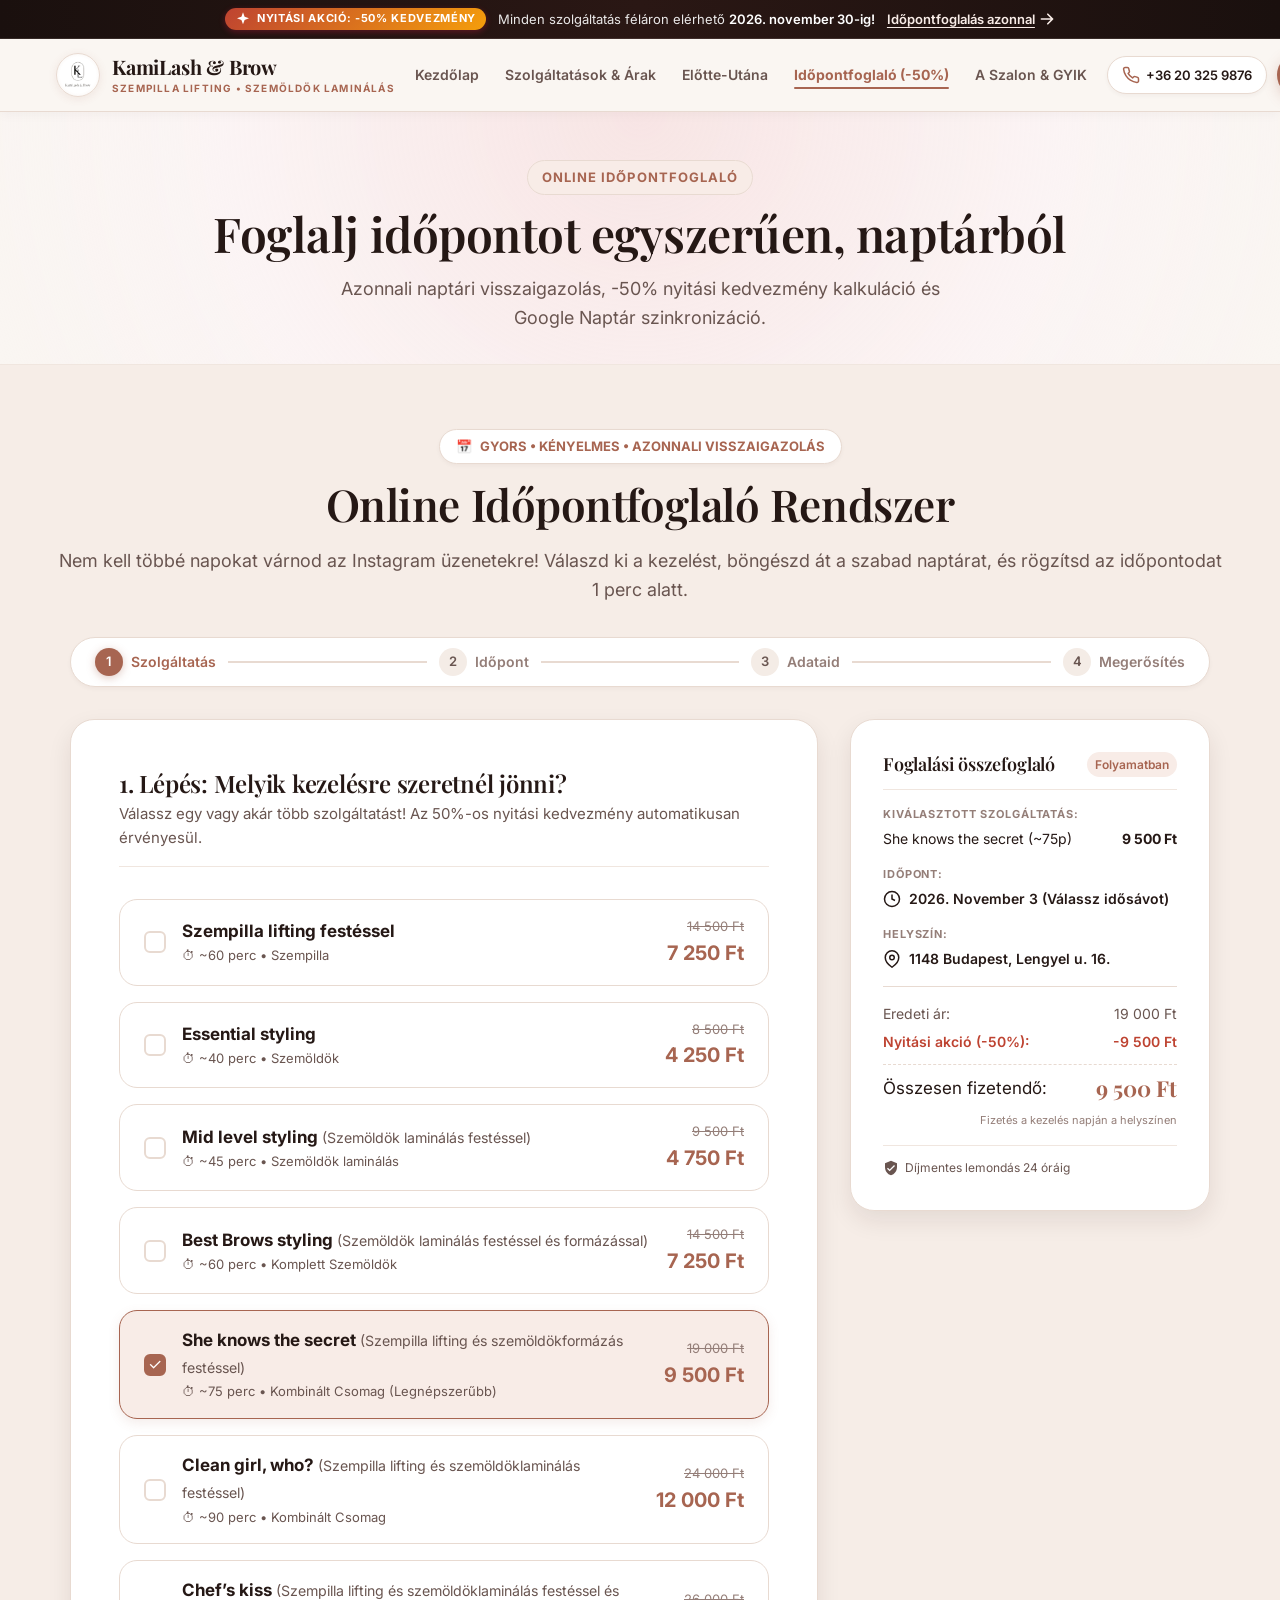
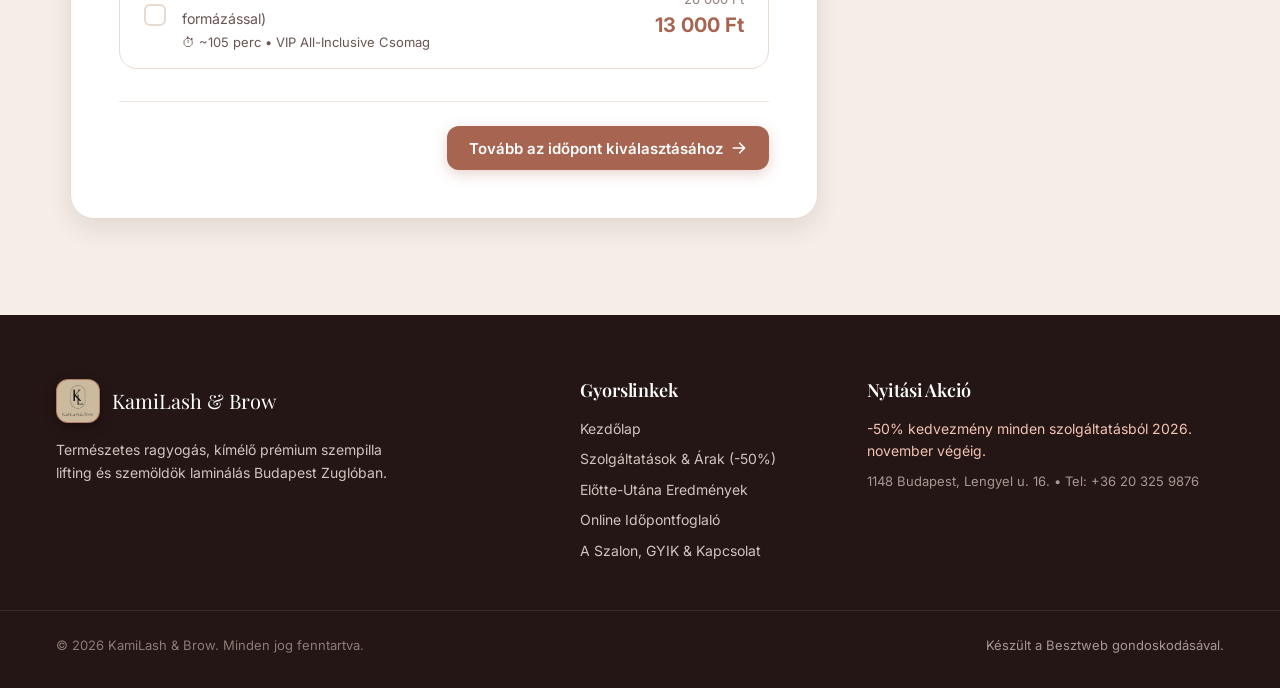
==== foglalas.html @ a99a3cbb "feat: add dedicated 4-step booking engine page" ====
<!DOCTYPE html>
<html lang="hu">
<head>
  <meta charset="UTF-8">
  <meta name="viewport" content="width=device-width, initial-scale=1.0">
  <title>Online Időpontfoglalás (-50%) | KamiLash & Brow Budapest</title>
  <meta name="description" content="Professzionális szempilla lifting és szemöldök laminálás Budapest 14. kerületében. Természetes ragyogás, 4-6 hétig tartós íveltség spirál nélkül. -50% Nyitási Akció november végéig! Foglalj időpontot online 1 perc alatt!">
  <meta name="keywords" content="szempilla lifting, szemöldök laminálás, szempilla festés, KamiLash, Budapest Zugló, 14 kerület szempilla, szempillás időpontfoglalás">
  <meta name="author" content="KamiLash & Brow">

  <!-- Open Graph / Facebook -->
  <meta property="og:type" content="website">
  <meta property="og:title" content="KamiLash & Brow | Prémium Szempilla Lifting & Szemöldök Laminálás">
  <meta property="og:description" content="Nyitási akció: -50% minden szolgáltatásból! Foglalj időpontot online egyszerűen, azonnali visszaigazolással.">
  <meta property="og:image" content="assets/images/logo.png">

  <!-- Favicon / Brand Icon -->
  <link rel="icon" type="image/png" href="assets/images/logo-transparent.png">
  <link rel="apple-touch-icon" href="assets/images/logo.png">

  <!-- Fonts: Playfair Display + Inter -->
  <link rel="preconnect" href="https://fonts.googleapis.com">
  <link rel="preconnect" href="https://fonts.gstatic.com" crossorigin>
  <link href="https://fonts.googleapis.com/css2?family=Inter:wght@300;400;500;600;700&family=Playfair+Display:ital,wght@0,400;0,500;0,600;0,700;1,400&display=swap" rel="stylesheet">

  <link rel="stylesheet" href="styles.css">

  <!-- Schema.org Structured Data for Local Beauty Business -->
  <script type="application/ld+json">
  {
    "@context": "https://schema.org",
    "@type": "BeautySalon",
    "name": "KamiLash & Brow",
    "image": "assets/images/flyer.png",
    "description": "Prémium szempilla lifting és szemöldök laminálás Budapest 14. kerületében.",
    "telephone": "+36203259876",
    "address": {
      "@type": "PostalAddress",
      "streetAddress": "Lengyel u. 16.",
      "addressLocality": "Budapest",
      "postalCode": "1148",
      "addressCountry": "HU"
    },
    "geo": {
      "@type": "GeoCoordinates",
      "latitude": 47.5085,
      "longitude": 19.1232
    },
    "openingHoursSpecification": [
      {
        "@type": "OpeningHoursSpecification",
        "dayOfWeek": ["Monday", "Tuesday", "Wednesday", "Thursday", "Friday", "Saturday"],
        "opens": "09:00",
        "closes": "19:00"
      }
    ],
    "priceRange": "4 250 Ft - 13 000 Ft"
  }
  </script>
</head>
<body>
<!-- 1. Felső Figyelemfelkeltő Sáv (Announcement Bar) -->
  <aside class="announcement-bar" aria-label="Különleges ajánlat">
    <div class="container announcement-inner">
      <div class="announcement-badge">
        <svg class="sparkle-icon" viewBox="0 0 24 24" width="16" height="16" fill="currentColor" aria-hidden="true">
          <path d="M12 2L14.4 8.6L21 11L14.4 13.4L12 20L9.6 13.4L3 11L9.6 8.6L12 2Z" />
        </svg>
        <span>NYITÁSI AKCIÓ: -50% KEDVEZMÉNY</span>
      </div>
      <p class="announcement-text">
        Minden szolgáltatás féláron elérhető <strong>2026. november 30-ig!</strong>
      </p>
      <a href="foglalas.html" class="announcement-link">
        Időpontfoglalás azonnal
        <svg class="arrow-icon" viewBox="0 0 20 20" width="16" height="16" fill="currentColor" aria-hidden="true">
          <path fill-rule="evenodd" d="M10.293 3.293a1 1 0 011.414 0l6 6a1 1 0 010 1.414l-6 6a1 1 0 01-1.414-1.414L14.586 11H3a1 1 0 110-2h11.586l-4.293-4.293a1 1 0 010-1.414z" clip-rule="evenodd"/>
        </svg>
      </a>
    </div>
  </aside>

  
<!-- 2. Fejléc & Fő Navigáció -->
  <header class="site-header" id="header">
    <div class="container header-inner">
      <a href="#" class="brand-logo" aria-label="KamiLash & Brow Kezdőlap">
        <div class="logo-badge-frame" aria-hidden="true">
          <img src="assets/images/logo-transparent.png" alt="KamiLash & Brow embléma" class="brand-logo-img" width="48" height="48">
        </div>
        <div class="logo-text">
          <span class="brand-name">KamiLash & Brow</span>
          <span class="brand-tagline">SZEMPILLA LIFTING &bull; SZEMÖLDÖK LAMINÁLÁS</span>
        </div>
      </a>

      <!-- Asztali Navigáció -->
      <nav class="desktop-nav" aria-label="Fő navigáció">
        <ul class="nav-list">
          <li><a href="index.html" class="nav-link ">Kezdőlap</a></li>
          <li><a href="szolgaltatasok.html" class="nav-link ">Szolgáltatások & Árak</a></li>
          <li><a href="galeria.html" class="nav-link ">Előtte-Utána</a></li>
          <li><a href="foglalas.html" class="nav-link active-page">Időpontfoglaló (-50%)</a></li>
          <li><a href="kapcsolat.html" class="nav-link ">A Szalon & GYIK</a></li>
        </ul>
      </nav>

      <!-- Fejléc Gombok -->
      <div class="header-actions">
        <a href="tel:+36203259876" class="phone-quicklink" aria-label="Telefonos hívás: +36 20 325 9876">
          <svg viewBox="0 0 24 24" width="18" height="18" fill="none" stroke="currentColor" stroke-width="2" stroke-linecap="round" stroke-linejoin="round" aria-hidden="true">
            <path d="M22 16.92v3a2 2 0 0 1-2.18 2 19.79 19.79 0 0 1-8.63-3.07 19.5 19.5 0 0 1-6-6 19.79 19.79 0 0 1-3.07-8.67A2 2 0 0 1 4.11 2h3a2 2 0 0 1 2 1.72 12.84 12.84 0 0 0 .7 2.81 2 2 0 0 1-.45 2.11L8.09 9.91a16 16 0 0 0 6 6l1.27-1.27a2 2 0 0 1 2.11-.45 12.84 12.84 0 0 0 2.81.7A2 2 0 0 1 22 16.92z"/>
          </svg>
          <span class="phone-number">+36 20 325 9876</span>
        </a>
        <a href="foglalas.html" class="btn btn-primary header-cta-btn">
          <span>Időpontfoglalás</span>
          <svg viewBox="0 0 20 20" width="16" height="16" fill="currentColor" aria-hidden="true">
            <path fill-rule="evenodd" d="M10.293 3.293a1 1 0 011.414 0l6 6a1 1 0 010 1.414l-6 6a1 1 0 01-1.414-1.414L14.586 11H3a1 1 0 110-2h11.586l-4.293-4.293a1 1 0 010-1.414z" clip-rule="evenodd"/>
          </svg>
        </a>
        <!-- Mobil Menü Gomb -->
        <button class="mobile-nav-toggle" id="mobileNavToggle" aria-label="Menü megnyitása" aria-expanded="false" aria-controls="mobileNavMenu">
          <span class="hamburger-bar"></span>
          <span class="hamburger-bar"></span>
          <span class="hamburger-bar"></span>
        </button>
      </div>
    </div>

    <!-- Mobil Navigációs Panel -->
    <div class="mobile-nav-drawer" id="mobileNavMenu" aria-hidden="true">
      <div class="mobile-nav-content">
        <ul class="mobile-nav-list">
          <li><a href="index.html" class="mobile-nav-link  ">Kezdőlap</a></li>
          <li><a href="szolgaltatasok.html" class="mobile-nav-link  ">Szolgáltatások & Árak</a></li>
          <li><a href="galeria.html" class="mobile-nav-link  ">Előtte-Utána</a></li>
          <li><a href="foglalas.html" class="mobile-nav-link highlight active-page">Időpontfoglaló (-50%)</a></li>
          <li><a href="kapcsolat.html" class="mobile-nav-link  ">A Szalon & GYIK</a></li>
        </ul>
        <div class="mobile-nav-footer">
          <a href="foglalas.html" class="btn btn-primary btn-block">Időpontfoglalás Most (-50%)</a>
          <div class="mobile-contact-links">
            <a href="tel:+36203259876" class="contact-pill">
              <svg viewBox="0 0 24 24" width="16" height="16" fill="currentColor"><path d="M6.62 10.79a15.05 15.05 0 006.59 6.59l2.2-2.2a1 1 0 011.02-.24 11.72 11.72 0 003.68.59 1 1 0 011 1v3.5a1 1 0 01-1 1A17 17 0 013 4a1 1 0 011-1h3.5a1 1 0 011 1 11.72 11.72 0 00.59 3.68 1 1 0 01-.24 1.02l-2.23 2.09z"/></svg>
              +36 20 325 9876
            </a>
            <a href="https://instagram.com/kamilashandbrow" target="_blank" rel="noopener noreferrer" class="contact-pill">
              <svg viewBox="0 0 24 24" width="16" height="16" fill="currentColor"><path d="M12 2.163c3.204 0 3.584.012 4.85.07 3.252.148 4.771 1.691 4.919 4.919.058 1.265.069 1.645.069 4.849 0 3.205-.012 3.584-.069 4.849-.149 3.225-1.664 4.771-4.919 4.919-1.266.058-1.644.07-4.85.07-3.204 0-3.584-.012-4.849-.07-3.26-.149-4.771-1.699-4.919-4.92-.058-1.265-.07-1.644-.07-4.849 0-3.204.013-3.583.07-4.849.149-3.227 1.664-4.771 4.919-4.919 1.266-.057 1.645-.069 4.849-.069zm0-2.163c-3.259 0-3.667.014-4.947.072-4.358.2-6.78 2.618-6.98 6.98-.059 1.281-.073 1.689-.073 4.948 0 3.259.014 3.668.072 4.948.2 4.358 2.618 6.78 6.98 6.98 1.281.058 1.689.072 4.948.072 3.259 0 3.668-.014 4.948-.072 4.354-.2 6.782-2.618 6.979-6.98.059-1.28.073-1.689.073-4.948 0-3.259-.014-3.667-.072-4.947-.196-4.354-2.617-6.78-6.979-6.98-1.281-.059-1.69-.073-4.949-.073zm0 5.838c-3.403 0-6.162 2.759-6.162 6.162s2.759 6.163 6.162 6.163 6.162-2.759 6.162-6.163c0-3.403-2.759-6.162-6.162-6.162zm0 10.162c-2.209 0-4-1.79-4-4 0-2.209 1.791-4 4-4s4 1.791 4 4c0 2.21-1.791 4-4 4zm6.406-11.845c-.796 0-1.441.645-1.441 1.44s.645 1.44 1.441 1.44c.795 0 1.439-.645 1.439-1.44s-.644-1.44-1.439-1.44z"/></svg>
              @kamilashandbrow
            </a>
          </div>
        </div>
      </div>
    </div>
  </header>

  
  <main id="main-content" class="page-main">

    <div class="page-hero-banner">
      <div class="container">
        <span class="section-badge">ONLINE IDŐPONTFOGLALÓ</span>
        <h1 class="section-title">Foglalj időpontot egyszerűen, naptárból</h1>
        <p class="section-lead">Azonnali naptári visszaigazolás, -50% nyitási kedvezmény kalkuláció és Google Naptár szinkronizáció.</p>
      </div>
    </div>

<!-- 6. A KIEMELT FŐ RÉSZ: AZ INTERAKTÍV IDŐPONTFOGLALÓ RENDSZER -->
    <section class="section booking-section" id="idopontfoglalas">
      <div class="container">
        <div class="booking-header text-center">
          <div class="booking-badge">
            <span class="badge-icon">📅</span>
            <span>GYORS &bull; KÉNYELMES &bull; AZONNALI VISSZAIGAZOLÁS</span>
          </div>
          <h2 class="section-title">Online Időpontfoglaló Rendszer</h2>
          <p class="section-lead">
            Nem kell többé napokat várnod az Instagram üzenetekre! Válaszd ki a kezelést, böngészd át a szabad naptárat, és rögzítsd az időpontodat 1 perc alatt.
          </p>
        </div>

        <div class="booking-wizard-wrapper">
          <!-- Wizard Lépésszámláló és Előrehaladás -->
          <div class="wizard-steps-nav" aria-label="Időpontfoglalási folyamat">
            <div class="step-nav-item active" data-step="1">
              <span class="step-num">1</span>
              <span class="step-text">Szolgáltatás</span>
            </div>
            <div class="step-divider"></div>
            <div class="step-nav-item" data-step="2">
              <span class="step-num">2</span>
              <span class="step-text">Időpont</span>
            </div>
            <div class="step-divider"></div>
            <div class="step-nav-item" data-step="3">
              <span class="step-num">3</span>
              <span class="step-text">Adataid</span>
            </div>
            <div class="step-divider"></div>
            <div class="step-nav-item" data-step="4">
              <span class="step-num">4</span>
              <span class="step-text">Megerősítés</span>
            </div>
          </div>

          <div class="booking-grid">

            <!-- Bal / Fő Wizard Terület -->
            <div class="wizard-main-card">

              <!-- LÉPÉS 1: Szolgáltatás Választó -->
              <div class="wizard-step active" id="wizardStep1" data-step="1">
                <div class="step-heading">
                  <h3 class="step-title">1. Lépés: Melyik kezelésre szeretnél jönni?</h3>
                  <p class="step-subtitle">Válassz egy vagy akár több szolgáltatást! Az 50%-os nyitási kedvezmény automatikusan érvényesül.</p>
                </div>

                <div class="wizard-services-list" id="wizardServicesList">
                  <!-- JS dinamikusan generálja a jelölhető kártyákat a 7 szolgáltatás alapján -->
                </div>

                <div class="step-actions">
                  <button type="button" class="btn btn-primary btn-next-step" id="btnStep1Next" disabled>
                    <span>Tovább az időpont kiválasztásához</span>
                    <svg viewBox="0 0 20 20" width="16" height="16" fill="currentColor"><path fill-rule="evenodd" d="M10.293 3.293a1 1 0 011.414 0l6 6a1 1 0 010 1.414l-6 6a1 1 0 01-1.414-1.414L14.586 11H3a1 1 0 110-2h11.586l-4.293-4.293a1 1 0 010-1.414z" clip-rule="evenodd"/></svg>
                  </button>
                </div>
              </div>

              <!-- LÉPÉS 2: Naptár és Szabad Időpontok -->
              <div class="wizard-step" id="wizardStep2" data-step="2">
                <div class="step-heading">
                  <h3 class="step-title">2. Lépés: Válassz napot és időpontot!</h3>
                  <p class="step-subtitle">Kattints egy szabad napra a naptárban, majd válaszd ki a neked ideális idősávot.</p>
                </div>

                <div class="calendar-and-slots-layout">
                  <!-- Interaktív Havi Naptár -->
                  <div class="calendar-widget">
                    <div class="calendar-header">
                      <button type="button" class="cal-nav-btn" id="calPrevMonth" aria-label="Előző hónap">
                        <svg viewBox="0 0 24 24" width="18" height="18" fill="none" stroke="currentColor" stroke-width="2"><polyline points="15 18 9 12 15 6"/></svg>
                      </button>
                      <h4 class="calendar-month-label" id="calCurrentMonth">2026. November</h4>
                      <button type="button" class="cal-nav-btn" id="calNextMonth" aria-label="Következő hónap">
                        <svg viewBox="0 0 24 24" width="18" height="18" fill="none" stroke="currentColor" stroke-width="2"><polyline points="9 18 15 12 9 6"/></svg>
                      </button>
                    </div>

                    <div class="calendar-weekdays" aria-hidden="true">
                      <span>H</span><span>K</span><span>Sze</span><span>Cs</span><span>P</span><span>Szo</span><span>V</span>
                    </div>

                    <div class="calendar-days-grid" id="calendarDaysGrid">
                      <!-- JS generálja a naptári napokat -->
                    </div>

                    <div class="calendar-legend">
                      <span class="legend-item"><span class="legend-dot dot-available"></span> Szabad nap</span>
                      <span class="legend-item"><span class="legend-dot dot-selected"></span> Kiválasztott</span>
                      <span class="legend-item"><span class="legend-dot dot-closed"></span> Zárva / Betelt</span>
                    </div>
                  </div>

                  <!-- Szabad Idősávok Választója az adott napra -->
                  <div class="slots-widget">
                    <div class="slots-header">
                      <h4 class="slots-selected-day-title" id="slotsDayTitle">Válassz egy napot!</h4>
                      <span class="slots-availability-badge" id="slotsBadge">Szabad helyek betöltése...</span>
                    </div>

                    <div class="time-periods-container" id="timeSlotsContainer">
                      <!-- JS tölti be az idősávokat -->
                    </div>
                  </div>
                </div>

                <div class="step-actions split-actions">
                  <button type="button" class="btn btn-secondary btn-prev-step" id="btnStep2Back">
                    <svg viewBox="0 0 20 20" width="16" height="16" fill="currentColor"><path fill-rule="evenodd" d="M9.707 16.707a1 1 0 01-1.414 0l-6-6a1 1 0 010-1.414l6-6a1 1 0 011.414 1.414L4.414 11H17a1 1 0 110 2H4.414l4.293 4.293a1 1 0 010 1.414z" clip-rule="evenodd"/></svg>
                    <span>Vissza a kezelésekhez</span>
                  </button>
                  <button type="button" class="btn btn-primary btn-next-step" id="btnStep2Next" disabled>
                    <span>Tovább az adatokhoz</span>
                    <svg viewBox="0 0 20 20" width="16" height="16" fill="currentColor"><path fill-rule="evenodd" d="M10.293 3.293a1 1 0 011.414 0l6 6a1 1 0 010 1.414l-6 6a1 1 0 01-1.414-1.414L14.586 11H3a1 1 0 110-2h11.586l-4.293-4.293a1 1 0 010-1.414z" clip-rule="evenodd"/></svg>
                  </button>
                </div>
              </div>

              <!-- LÉPÉS 3: Vendég Adatok & Preferenciák -->
              <div class="wizard-step" id="wizardStep3" data-step="3">
                <div class="step-heading">
                  <h3 class="step-title">3. Lépés: Kinek a nevére rögzíthetem az időpontot?</h3>
                  <p class="step-subtitle">Az adataidat bizalmasan kezeljük, kizárólag a foglalás visszaigazolására és az emlékeztetőhöz használjuk.</p>
                </div>

                <form id="bookingGuestForm" class="guest-details-form" novalidate>
                  <div class="form-row">
                    <div class="form-group">
                      <label for="guestName" class="form-label">Teljes neved <span class="required">*</span></label>
                      <input type="text" id="guestName" class="form-input" placeholder="pl. Kovács Anna" required autocomplete="name">
                      <span class="field-error" id="errorGuestName">Kérlek add meg a neved!</span>
                    </div>

                    <div class="form-group">
                      <label for="guestPhone" class="form-label">Telefonszámod <span class="required">*</span></label>
                      <input type="tel" id="guestPhone" class="form-input" placeholder="+36 20 123 4567" required autocomplete="tel">
                      <span class="field-hint">Erre küldjük az ingyenes SMS emlékeztetőt</span>
                      <span class="field-error" id="errorGuestPhone">Kérlek érvényes telefonszámot adj meg!</span>
                    </div>
                  </div>

                  <div class="form-row">
                    <div class="form-group">
                      <label for="guestEmail" class="form-label">Email címed <span class="required">*</span></label>
                      <input type="email" id="guestEmail" class="form-input" placeholder="anna@pelda.hu" required autocomplete="email">
                      <span class="field-hint">Ide küldjük az azonnali naptár-meghívót és visszaigazolást</span>
                      <span class="field-error" id="errorGuestEmail">Kérlek érvényes email címet adj meg!</span>
                    </div>

                    <div class="form-group">
                      <label class="form-label">Jártál már nálam vagy korábban liftingen?</label>
                      <div class="radio-pill-group">
                        <label class="radio-pill-label">
                          <input type="radio" name="guestExperience" value="first-time" checked>
                          <span>Első alkalom</span>
                        </label>
                        <label class="radio-pill-label">
                          <input type="radio" name="guestExperience" value="returning">
                          <span>Visszatérő vendég</span>
                        </label>
                      </div>
                    </div>
                  </div>

                  <!-- Kontaktlencse / Érzékenység ellenőrzés -->
                  <div class="form-group preference-box">
                    <label class="checkbox-container">
                      <input type="checkbox" id="checkContactLenses">
                      <span class="checkmark"></span>
                      <span class="checkbox-text">
                        <strong>Viselsz kontaktlencsét vagy hajlamos vagy szemérzékenységre?</strong>
                        <small>Semmi gond! Kérlek hozz magaddal lencsetartót a kezelésre, vagy érkezz szemüvegben.</small>
                      </span>
                    </label>
                  </div>

                  <div class="form-group">
                    <label for="guestNotes" class="form-label">Megjegyzés a stylistnak (opcionális)</label>
                    <textarea id="guestNotes" class="form-textarea" rows="3" placeholder="Bármilyen egyedi kérés, kérdés vagy korábbi kezelési tapasztalat..."></textarea>
                  </div>

                  <div class="form-group terms-box">
                    <label class="checkbox-container">
                      <input type="checkbox" id="checkTerms" required checked>
                      <span class="checkmark"></span>
                      <span class="checkbox-text">
                        Elfogadom a házirendet és tudomásul veszem, hogy az időpont <strong>díjmentesen lemondható</strong> vagy módosítható legkésőbb 24 órával az érkezés előtt.
                      </span>
                    </label>
                    <span class="field-error" id="errorTerms">A foglaláshoz kérlek fogadd el a házirendet!</span>
                  </div>
                </form>

                <div class="step-actions split-actions">
                  <button type="button" class="btn btn-secondary btn-prev-step" id="btnStep3Back">
                    <svg viewBox="0 0 20 20" width="16" height="16" fill="currentColor"><path fill-rule="evenodd" d="M9.707 16.707a1 1 0 01-1.414 0l-6-6a1 1 0 010-1.414l6-6a1 1 0 011.414 1.414L4.414 11H17a1 1 0 110 2H4.414l4.293 4.293a1 1 0 010 1.414z" clip-rule="evenodd"/></svg>
                    <span>Vissza a naptárhoz</span>
                  </button>
                  <button type="button" class="btn btn-primary btn-next-step" id="btnStep3Next">
                    <span>Áttekintés & Véglegesítés</span>
                    <svg viewBox="0 0 20 20" width="16" height="16" fill="currentColor"><path fill-rule="evenodd" d="M10.293 3.293a1 1 0 011.414 0l6 6a1 1 0 010 1.414l-6 6a1 1 0 01-1.414-1.414L14.586 11H3a1 1 0 110-2h11.586l-4.293-4.293a1 1 0 010-1.414z" clip-rule="evenodd"/></svg>
                  </button>
                </div>
              </div>

              <!-- LÉPÉS 4: Összegzés & Megerősítés / Véglegesítés -->
              <div class="wizard-step" id="wizardStep4" data-step="4">
                <div class="step-heading">
                  <h3 class="step-title">4. Lépés: Időpontod áttekintése és megerősítése</h3>
                  <p class="step-subtitle">Kérlek ellenőrizd az adataidat, majd kattints a "Foglalás megerősítése" gombra!</p>
                </div>

                <div class="review-ticket-card">
                  <div class="ticket-header">
                    <div class="ticket-brand">
                      <img src="assets/images/logo.png" alt="KamiLash & Brow" class="ticket-logo-img" width="42" height="42">
                      <div>
                        <h4 class="ticket-title">KamiLash & Brow Stúdió</h4>
                        <span class="ticket-address">1148 Budapest, Lengyel u. 16. (Zugló)</span>
                      </div>
                    </div>
                    <span class="ticket-badge">-50% AKCIÓ</span>
                  </div>

                  <div class="ticket-body">
                    <div class="ticket-row">
                      <span class="ticket-label">Választott kezelés:</span>
                      <strong class="ticket-value" id="reviewServiceName">-</strong>
                    </div>
                    <div class="ticket-row">
                      <span class="ticket-label">Várható időtartam:</span>
                      <span class="ticket-value" id="reviewDuration">-</span>
                    </div>
                    <div class="ticket-row">
                      <span class="ticket-label">Lefoglalt időpont:</span>
                      <strong class="ticket-value highlight" id="reviewDateTime">-</strong>
                    </div>
                    <div class="ticket-row">
                      <span class="ticket-label">Vendég neve:</span>
                      <span class="ticket-value" id="reviewName">-</span>
                    </div>
                    <div class="ticket-row">
                      <span class="ticket-label">Elérhetőség:</span>
                      <span class="ticket-value" id="reviewContact">-</span>
                    </div>
                    <div class="ticket-row total-row">
                      <div>
                        <span class="ticket-label">Fizetendő a helyszínen:</span>
                        <small class="ticket-discount-note">(50% kedvezmény érvényesítve)</small>
                      </div>
                      <div class="ticket-price-box">
                        <span class="price-strikethrough" id="reviewOriginalPrice">-</span>
                        <strong class="total-price" id="reviewFinalPrice">-</strong>
                      </div>
                    </div>
                  </div>

                  <div class="ticket-guarantee">
                    <svg viewBox="0 0 24 24" width="18" height="18" fill="none" stroke="currentColor" stroke-width="2"><path d="M12 22s8-4 8-10V5l-8-3-8 3v7c0 6 8 10 8 10z"/></svg>
                    <span>Fizetés a kezelés után a szalonban készpénzzel, azonnali átutalással vagy bankkártyával.</span>
                  </div>
                </div>

                <div class="step-actions split-actions">
                  <button type="button" class="btn btn-secondary btn-prev-step" id="btnStep4Back">
                    <svg viewBox="0 0 20 20" width="16" height="16" fill="currentColor"><path fill-rule="evenodd" d="M9.707 16.707a1 1 0 01-1.414 0l-6-6a1 1 0 010-1.414l6-6a1 1 0 011.414 1.414L4.414 11H17a1 1 0 110 2H4.414l4.293 4.293a1 1 0 010 1.414z" clip-rule="evenodd"/></svg>
                    <span>Módosítás</span>
                  </button>
                  <button type="button" class="btn btn-primary btn-confirm-booking" id="btnConfirmBooking">
                    <span class="btn-spinner" id="bookingSpinner" hidden></span>
                    <span id="btnConfirmText">Foglalás megerősítése most</span>
                    <svg viewBox="0 0 24 24" width="18" height="18" fill="none" stroke="currentColor" stroke-width="2"><polyline points="20 6 9 17 4 12"/></svg>
                  </button>
                </div>
              </div>

              <!-- SIKERES FOGLALÁS NÉZET (Success Confirmation Screen) -->
              <div class="wizard-step" id="wizardSuccessStep" hidden>
                <div class="success-card">
                  <div class="success-icon-wrapper">
                    <svg viewBox="0 0 24 24" width="48" height="48" fill="none" stroke="currentColor" stroke-width="3" stroke-linecap="round" stroke-linejoin="round">
                      <polyline points="20 6 9 17 4 12"></polyline>
                    </svg>
                  </div>

                  <h3 class="success-title">Köszönöm a foglalásod!</h3>
                  <p class="success-subtitle">
                    Az időpontodat sikeresen rögzítettem. Szeretettel várlak a KamiLash & Brow stúdióban!
                  </p>

                  <div class="booking-code-pill">
                    <span>Foglalási azonosító:</span>
                    <strong id="successBookingCode">#KL-7824</strong>
                  </div>

                  <div class="success-details-card">
                    <div class="details-grid">
                      <div class="detail-box">
                        <span class="detail-label">Időpont</span>
                        <strong class="detail-val" id="successDateVal">-</strong>
                      </div>
                      <div class="detail-box">
                        <span class="detail-label">Kezelés</span>
                        <strong class="detail-val" id="successServiceVal">-</strong>
                      </div>
                      <div class="detail-box">
                        <span class="detail-label">Fizetendő helyszínen</span>
                        <strong class="detail-val text-brand" id="successPriceVal">-</strong>
                      </div>
                      <div class="detail-box">
                        <span class="detail-label">Helyszín</span>
                        <strong class="detail-val">1148 Bp., Lengyel u. 16.</strong>
                      </div>
                    </div>
                  </div>

                  <!-- Naptár hozzáadás & Útvonaltervezés Gombok -->
                  <div class="success-action-buttons">
                    <a href="#" id="btnAddToGoogleCal" target="_blank" rel="noopener noreferrer" class="btn btn-outline btn-cal">
                      <svg viewBox="0 0 24 24" width="18" height="18" fill="currentColor"><path d="M19 4h-1V2h-2v2H8V2H6v2H5c-1.11 0-1.99.9-1.99 2L3 20c0 1.1.89 2 2 2h14c1.1 0 2-.9 2-2V6c0-1.1-.9-2-2-2zm0 16H5V10h14v10zm0-12H5V6h14v2zm-7 5h5v5h-5z"/></svg>
                      <span>Hozzáadás Google Naptárhoz</span>
                    </a>
                    <button type="button" id="btnDownloadIcs" class="btn btn-outline btn-cal">
                      <svg viewBox="0 0 24 24" width="18" height="18" fill="none" stroke="currentColor" stroke-width="2"><path d="M21 15v4a2 2 0 0 1-2 2H5a2 2 0 0 1-2-2v-4"/><polyline points="7 10 12 15 17 10"/><line x1="12" y1="15" x2="12" y2="3"/></svg>
                      <span>Apple / Outlook Naptár (.ics)</span>
                    </button>
                    <a href="https://maps.google.com/?q=1148+Budapest+Lengyel+utca+16" target="_blank" rel="noopener noreferrer" class="btn btn-secondary">
                      <svg viewBox="0 0 24 24" width="18" height="18" fill="none" stroke="currentColor" stroke-width="2"><path d="M21 10c0 7-9 13-9 13s-9-6-9-13a9 9 0 0 1 18 0z"/><circle cx="12" cy="10" r="3"/></svg>
                      <span>Útvonaltervezés ide (Zugló)</span>
                    </a>
                  </div>

                  <!-- Érkezési Kisokos & Emlékeztető -->
                  <div class="arrival-instructions-box">
                    <h4 class="instructions-title">
                      <svg viewBox="0 0 24 24" width="18" height="18" fill="none" stroke="currentColor" stroke-width="2"><circle cx="12" cy="12" r="10"/><line x1="12" y1="16" x2="12" y2="12"/><line x1="12" y1="8" x2="12.01" y2="8"/></svg>
                      Fontos tudnivalók az érkezéshez:
                    </h4>
                    <ul class="instructions-list">
                      <li><strong>Smink nélkül érkezz:</strong> Kérlek a szemkörnyékeden ne legyen szempillaspirál, alapozó vagy olajos termék, hogy a lifting tökéletesen tapadjon.</li>
                      <li><strong>Kontaktlencse:</strong> A kezelés idejére a lencséket ki kell venni, hozz magaddal tokot vagy viselj szemüveget.</li>
                      <li><strong>24 órás szabály:</strong> A kezelést követő első 24 órában óvd a pilláidat a víztől, forró gőztől és szaunától a hosszan tartó hatásért.</li>
                    </ul>
                  </div>

                  <div class="success-footer">
                    <button type="button" class="btn btn-text" id="btnBookAnother">
                      <span>Új időpont foglalása</span>
                    </button>
                  </div>
                </div>
              </div>

            </div>

            <!-- Jobb oldali Élő Összefoglaló Kártya (Sticky Sidebar) -->
            <aside class="wizard-summary-sidebar" id="bookingSummarySidebar">
              <div class="summary-card">
                <div class="summary-card-header">
                  <h4 class="summary-title">Foglalási összefoglaló</h4>
                  <span class="summary-status-badge">Folyamatban</span>
                </div>

                <div class="summary-section">
                  <span class="summary-sublabel">KIVÁLASZTOTT SZOLGÁLTATÁS:</span>
                  <div class="selected-services-summary" id="summaryServiceList">
                    <span class="summary-empty-text">Még nem választottál szolgáltatást.</span>
                  </div>
                </div>

                <div class="summary-section">
                  <span class="summary-sublabel">IDŐPONT:</span>
                  <div class="summary-datetime-display" id="summaryDateTime">
                    <svg viewBox="0 0 24 24" width="18" height="18" fill="none" stroke="currentColor" stroke-width="2"><circle cx="12" cy="12" r="10"/><polyline points="12 6 12 12 16 14"/></svg>
                    <span>Válassz dátumot a naptárból</span>
                  </div>
                </div>

                <div class="summary-section">
                  <span class="summary-sublabel">HELYSZÍN:</span>
                  <div class="summary-location">
                    <svg viewBox="0 0 24 24" width="18" height="18" fill="none" stroke="currentColor" stroke-width="2"><path d="M21 10c0 7-9 13-9 13s-9-6-9-13a9 9 0 0 1 18 0z"/><circle cx="12" cy="10" r="3"/></svg>
                    <span>1148 Budapest, Lengyel u. 16.</span>
                  </div>
                </div>

                <hr class="summary-hr">

                <div class="summary-pricing">
                  <div class="summary-price-row">
                    <span>Eredeti ár:</span>
                    <span class="summary-old-price" id="summaryOldPrice">0 Ft</span>
                  </div>
                  <div class="summary-price-row discount-row">
                    <span>Nyitási akció (-50%):</span>
                    <span class="summary-discount-val" id="summaryDiscountVal">-0 Ft</span>
                  </div>
                  <div class="summary-price-row final-row">
                    <span>Összesen fizetendő:</span>
                    <strong class="summary-final-price" id="summaryFinalPrice">0 Ft</strong>
                  </div>
                  <small class="summary-tax-note">Fizetés a kezelés napján a helyszínen</small>
                </div>

                <div class="summary-trust-badge">
                  <svg viewBox="0 0 24 24" width="16" height="16" fill="currentColor"><path d="M12 1L3 5v6c0 5.55 3.84 10.74 9 12 5.16-1.26 9-6.45 9-12V5l-9-4zm-2 16l-4-4 1.41-1.41L10 14.17l6.59-6.59L18 9l-8 8z"/></svg>
                  <span>Díjmentes lemondás 24 óráig</span>
                </div>
              </div>
            </aside>

          </div>
        </div>
      </div>
    </section>

    
  </main>
<footer class="site-footer">
    <div class="container footer-inner">
      <div class="footer-brand">
        <div class="footer-logo">
          <img src="assets/images/logo.png" alt="KamiLash & Brow" class="footer-logo-img" width="46" height="46">
          <span class="footer-brand-name">KamiLash & Brow</span>
        </div>
        <p class="footer-desc">
          Természetes ragyogás, kímélő prémium szempilla lifting és szemöldök laminálás Budapest Zuglóban.
        </p>
      </div>

      <div class="footer-links-group">
        <h4 class="footer-heading">Gyorslinkek</h4>
                <ul class="footer-nav">
          <li><a href="index.html">Kezdőlap</a></li>
          <li><a href="szolgaltatasok.html">Szolgáltatások & Árak (-50%)</a></li>
          <li><a href="galeria.html">Előtte-Utána Eredmények</a></li>
          <li><a href="foglalas.html">Online Időpontfoglaló</a></li>
          <li><a href="kapcsolat.html">A Szalon, GYIK & Kapcsolat</a></li>
        </ul>
      </div>

      <div class="footer-legal">
        <h4 class="footer-heading">Nyitási Akció</h4>
        <p class="footer-promo-text">
          -50% kedvezmény minden szolgáltatásból 2026. november végéig.
        </p>
        <p class="footer-address">
          1148 Budapest, Lengyel u. 16. &bull; Tel: +36 20 325 9876
        </p>
      </div>
    </div>

    <div class="footer-bottom">
      <div class="container bottom-inner">
        <p>&copy; 2026 KamiLash & Brow. Minden jog fenntartva.</p>
        <p class="created-by">Készült a Besztweb gondoskodásával.</p>
      </div>
    </div>
  </footer>

  
<!-- 12. Lebegő Mobil Gyors-Foglaló Sáv (Sticky Mobile Bottom Bar) -->
  <div class="mobile-sticky-bar" id="mobileStickyBar" aria-label="Mobil gyors időpontfoglaló">
    <div class="sticky-bar-content">
      <div class="sticky-bar-info">
        <span class="sticky-promo-badge">-50% AKCIÓ</span>
        <span class="sticky-price-text">Kezelések 4 250 Ft-tól</span>
      </div>
      <a href="foglalas.html" class="btn btn-primary btn-sm sticky-book-btn">
        <span>Időpontfoglalás</span>
        <svg viewBox="0 0 20 20" width="14" height="14" fill="currentColor"><path fill-rule="evenodd" d="M10.293 3.293a1 1 0 011.414 0l6 6a1 1 0 010 1.414l-6 6a1 1 0 01-1.414-1.414L14.586 11H3a1 1 0 110-2h11.586l-4.293-4.293a1 1 0 010-1.414z" clip-rule="evenodd"/></svg>
      </a>
    </div>
  </div>

  <script src="main.js"></script>

  <script src="main.js"></script>
</body>
</html>
---- styles.css ----
/* ==========================================================================
   KamiLash & Brow – Prémium Szalon & Időpontfoglaló Design Rendszer
   Aesthetic: Warm Nude Luxury & Soft Rose-Mocha (Playfair Display + Inter)
   ========================================================================== */

/* --------------------------------------------------------------------------
   0. CSS CUSTOM PROPERTIES (DESIGN TOKENS)
   -------------------------------------------------------------------------- */
:root {
  /* Alapszínek & Hátterek */
  --color-bg: #FAF6F2;             /* Meleg elefántcsont / pezsgő krém */
  --color-bg-alt: #F4ECE6;         /* Lágy meleg nude felület */
  --color-surface: #FFFFFF;        /* Tiszta fehér kártyák */
  --color-surface-hover: #FFFDFB;
  
  /* Szövegszínek (WCAG AAA kontraszt garantált) */
  --color-text-main: #251815;       /* Mély eszpresszó-fekete (12.8:1 kontraszt) */
  --color-text-muted: #695550;      /* Meleg mogyoró-szürke (5.4:1 kontraszt) */
  --color-text-light: #947E78;      /* Halvány kísérőszöveg */
  
  /* Márka & Kiemelő Színek (A szórólap meleg terrakotta / púder rózsa tónusai) */
  --color-primary: #A76551;         /* Gazdag terrakotta rózsa */
  --color-primary-hover: #8F5240;   /* Sötétebb terrakotta gomb hover */
  --color-primary-light: #F8ECE7;   /* Finom rózsaszín-nude háttérfény */
  --color-accent: #C88874;          /* Púderes lágy akcentus */
  --color-gold: #C49764;            /* Elegáns meleg arany tónus */
  --color-gold-light: #FBF4EC;
  
  /* Akciós és Státusz Színek */
  --color-promo: #BE4331;           /* Feltűnő akciós piros-terrakotta */
  --color-promo-bg: #FBECE9;
  --color-success: #2E7D32;         /* Sikeres visszaigazolás zöldje */
  --color-success-bg: #E8F5E9;
  
  /* Keretek & Elválasztók */
  --color-border: #E8DAD1;          /* Finom púder-bézs szegély */
  --color-border-subtle: #F0E6DF;
  --color-border-active: #A76551;
  
  /* Tipográfia */
  --font-serif: 'Playfair Display', Georgia, serif;
  --font-sans: 'Inter', -apple-system, BlinkMacSystemFont, 'Segoe UI', Roboto, sans-serif;
  
  /* Térköz Skála */
  --space-2xs: 4px;
  --space-xs: 8px;
  --space-sm: 12px;
  --space-md: 16px;
  --space-lg: 24px;
  --space-xl: 32px;
  --space-2xl: 48px;
  --space-3xl: 64px;
  --space-4xl: 96px;
  
  /* Lekerekítések */
  --radius-sm: 8px;
  --radius-md: 12px;
  --radius-lg: 18px;
  --radius-xl: 24px;
  --radius-pill: 9999px;
  
  /* Árnyékok (Lágy, prémium Soft UI mélységek) */
  --shadow-sm: 0 2px 4px rgba(40, 24, 21, 0.04);
  --shadow-md: 0 4px 12px rgba(40, 24, 21, 0.07);
  --shadow-lg: 0 10px 25px rgba(40, 24, 21, 0.09);
  --shadow-xl: 0 20px 40px rgba(40, 24, 21, 0.12);
  --shadow-glow: 0 0 30px rgba(167, 101, 81, 0.15);
  
  /* Átmenetek */
  --transition-fast: 150ms ease;
  --transition-normal: 250ms ease;
  --transition-smooth: 350ms cubic-bezier(0.16, 1, 0.3, 1);
  
  /* Maximális konténer szélesség */
  --container-max: 1200px;
}

/* --------------------------------------------------------------------------
   1. ALAP STÍLUSOK & RESET
   -------------------------------------------------------------------------- */
*, *::before, *::after {
  box-sizing: border-box;
  margin: 0;
  padding: 0;
}

html {
  font-size: 16px;
  scroll-behavior: smooth;
  scroll-padding-top: 80px;
  -webkit-font-smoothing: antialiased;
  -moz-osx-font-smoothing: grayscale;
}

body {
  font-family: var(--font-sans);
  background-color: var(--color-bg);
  color: var(--color-text-main);
  line-height: 1.6;
  overflow-x: hidden;
  position: relative;
}

body.nav-open {
  overflow: hidden;
}

img {
  max-width: 100%;
  height: auto;
  display: block;
}

button, input, select, textarea {
  font-family: inherit;
  font-size: 1rem;
  color: inherit;
}

button {
  cursor: pointer;
  border: none;
  background: none;
}

a {
  color: inherit;
  text-decoration: none;
  cursor: pointer;
  transition: color var(--transition-fast);
}

ul {
  list-style: none;
}

:focus-visible {
  outline: 3px solid var(--color-primary);
  outline-offset: 3px;
}

.container {
  width: 100%;
  max-width: var(--container-max);
  margin-left: auto;
  margin-right: auto;
  padding-left: var(--space-md);
  padding-right: var(--space-md);
}

.section {
  padding-top: var(--space-3xl);
  padding-bottom: var(--space-3xl);
}

.text-center {
  text-align: center;
}

.text-brand {
  color: var(--color-primary);
}

/* --------------------------------------------------------------------------
   2. TIPOGRÁFIA & CÍMSOROK
   -------------------------------------------------------------------------- */
h1, h2, h3, h4 {
  font-family: var(--font-serif);
  font-weight: 600;
  line-height: 1.25;
  color: var(--color-text-main);
  letter-spacing: -0.01em;
}

.section-header {
  max-width: 760px;
  margin-left: auto;
  margin-right: auto;
  margin-bottom: var(--space-2xl);
}

.section-badge {
  display: inline-block;
  font-family: var(--font-sans);
  font-size: 0.8125rem;
  font-weight: 700;
  letter-spacing: 0.08em;
  text-transform: uppercase;
  color: var(--color-primary);
  background-color: var(--color-primary-light);
  border: 1px solid var(--color-border);
  padding: 6px 14px;
  border-radius: var(--radius-pill);
  margin-bottom: var(--space-sm);
}

.section-title {
  font-size: clamp(2rem, 3.5vw, 2.75rem);
  margin-bottom: var(--space-md);
}

.section-lead {
  font-size: 1.125rem;
  color: var(--color-text-muted);
  line-height: 1.6;
}

/* --------------------------------------------------------------------------
   3. GOMBOK (BUTTONS) & INTERAKTÍV ELEMEK
   -------------------------------------------------------------------------- */
.btn {
  display: inline-flex;
  align-items: center;
  justify-content: center;
  gap: var(--space-xs);
  padding: 12px 22px;
  font-size: 0.9375rem;
  font-weight: 600;
  border-radius: var(--radius-md);
  transition: all var(--transition-normal);
  cursor: pointer;
  white-space: nowrap;
  min-height: 44px;
  text-decoration: none;
}

.btn-primary {
  background-color: var(--color-primary);
  color: #FFFFFF;
  box-shadow: 0 4px 14px rgba(167, 101, 81, 0.28);
}

.btn-primary:hover {
  background-color: var(--color-primary-hover);
  box-shadow: 0 6px 18px rgba(167, 101, 81, 0.38);
  transform: translateY(-2px);
  color: #FFFFFF;
}

.btn-secondary {
  background-color: #FFFFFF;
  color: var(--color-text-main);
  border: 1px solid var(--color-border);
  box-shadow: var(--shadow-sm);
}

.btn-secondary:hover {
  background-color: var(--color-bg-alt);
  border-color: var(--color-primary);
  color: var(--color-primary);
  transform: translateY(-2px);
}

.btn-outline {
  background-color: transparent;
  color: var(--color-primary);
  border: 1.5px solid var(--color-primary);
}

.btn-outline:hover {
  background-color: var(--color-primary-light);
  color: var(--color-primary-hover);
  transform: translateY(-1px);
}

.btn-text {
  background: none;
  color: var(--color-text-muted);
  padding: 8px 12px;
}

.btn-text:hover {
  color: var(--color-primary);
  text-decoration: underline;
}

.btn-lg {
  padding: 14px 28px;
  font-size: 1.0625rem;
  min-height: 52px;
  border-radius: var(--radius-lg);
}

.btn-sm {
  padding: 8px 16px;
  font-size: 0.875rem;
  min-height: 38px;
}

.btn-block {
  width: 100%;
}

.btn-spinner {
  display: inline-block;
  width: 18px;
  height: 18px;
  border: 2px solid rgba(255, 255, 255, 0.3);
  border-radius: 50%;
  border-top-color: #FFFFFF;
  animation: spin 0.8s linear infinite;
}

@keyframes spin {
  to { transform: rotate(360deg); }
}

/* --------------------------------------------------------------------------
   4. FELSŐ ÉRTESÍTÉSI SÁV (ANNOUNCEMENT BAR)
   -------------------------------------------------------------------------- */
.announcement-bar {
  background: linear-gradient(90deg, #1A100E 0%, #2A1714 50%, #1A100E 100%);
  color: #F8ECE7;
  font-size: 0.8125rem;
  padding: 8px 0;
  border-bottom: 1px solid rgba(232, 218, 209, 0.12);
  position: relative;
  z-index: 101;
}

.announcement-inner {
  display: flex;
  align-items: center;
  justify-content: center;
  gap: 12px;
  flex-wrap: wrap;
  text-align: center;
  line-height: 1.4;
}

.announcement-badge {
  display: inline-flex;
  align-items: center;
  gap: 6px;
  background: linear-gradient(135deg, var(--color-promo) 0%, #F59E0B 100%);
  color: #FFFFFF;
  font-weight: 700;
  font-size: 0.6875rem;
  padding: 3px 10px;
  border-radius: var(--radius-pill);
  letter-spacing: 0.06em;
  white-space: nowrap;
  box-shadow: 0 2px 6px rgba(225, 29, 72, 0.3);
}

.announcement-text {
  margin: 0;
  white-space: nowrap;
  font-weight: 400;
  color: rgba(255, 255, 255, 0.9);
}

.announcement-text strong {
  color: #FFFFFF;
  font-weight: 600;
}

.announcement-link {
  display: inline-flex;
  align-items: center;
  gap: 4px;
  color: #F8ECE7;
  font-weight: 600;
  text-decoration: underline;
  text-underline-offset: 3px;
  white-space: nowrap;
  transition: color 0.15s ease;
}

.announcement-link:hover {
  color: #F59E0B;
}

/* --------------------------------------------------------------------------
   5. FEJLÉC & NAVIGÁCIÓ
   -------------------------------------------------------------------------- */
.site-header {
  position: sticky;
  top: 0;
  z-index: 100;
  background-color: rgba(250, 246, 242, 0.96);
  backdrop-filter: blur(14px);
  -webkit-backdrop-filter: blur(14px);
  border-bottom: 1px solid var(--color-border);
  box-shadow: 0 2px 12px rgba(36, 22, 20, 0.04);
  transition: all var(--transition-fast);
}

.header-inner {
  display: flex;
  align-items: center;
  justify-content: space-between;
  gap: var(--space-md);
  height: 72px;
}

.brand-logo {
  display: inline-flex;
  align-items: center;
  gap: 12px;
  text-decoration: none;
  flex-shrink: 0;
  white-space: nowrap;
}

.logo-badge-frame {
  width: 44px;
  height: 44px;
  min-width: 44px;
  min-height: 44px;
  aspect-ratio: 1 / 1;
  display: flex;
  align-items: center;
  justify-content: center;
  background: radial-gradient(circle, #FFFFFF 60%, var(--color-bg-alt) 100%);
  border: 1.5px solid var(--color-border);
  border-radius: 50%;
  padding: 4px;
  box-shadow: 0 2px 8px rgba(167, 101, 81, 0.12);
  flex-shrink: 0;
  overflow: hidden;
  transition: transform var(--transition-normal), border-color var(--transition-normal);
}

.brand-logo:hover .logo-badge-frame {
  transform: scale(1.06);
  border-color: var(--color-primary);
}

.brand-logo-img {
  width: 100%;
  height: 100%;
  object-fit: contain;
  display: block;
}

.logo-text {
  display: flex;
  flex-direction: column;
  justify-content: center;
  white-space: nowrap;
}

.brand-name {
  font-family: var(--font-serif);
  font-size: 1.25rem;
  font-weight: 700;
  color: var(--color-text-main);
  line-height: 1.15;
  letter-spacing: -0.01em;
  white-space: nowrap;
}

.brand-tagline {
  font-size: 0.625rem;
  letter-spacing: 0.12em;
  font-weight: 700;
  color: var(--color-primary);
  margin-top: 2px;
  white-space: nowrap;
  text-transform: uppercase;
}

/* Navigáció */
.desktop-nav {
  display: flex;
  align-items: center;
  flex-shrink: 1;
}

.desktop-nav .nav-list {
  display: flex;
  align-items: center;
  gap: 18px;
  list-style: none;
  margin: 0;
  padding: 0;
  white-space: nowrap;
}

.nav-link {
  font-size: 0.875rem;
  font-weight: 600;
  color: var(--color-text-muted);
  position: relative;
  padding: 6px 4px;
  white-space: nowrap;
  text-decoration: none;
  transition: color var(--transition-fast);
}

.nav-link:hover, .nav-link.active {
  color: var(--color-primary);
}

/* Fejléc Jobb Oldali Elemek */
.header-actions {
  display: flex;
  align-items: center;
  gap: 10px;
  flex-shrink: 0;
  white-space: nowrap;
}

.phone-quicklink {
  display: inline-flex;
  align-items: center;
  gap: 6px;
  font-size: 0.8125rem;
  font-weight: 600;
  color: var(--color-text-main);
  background-color: #FFFFFF;
  border: 1px solid var(--color-border);
  padding: 8px 14px;
  border-radius: var(--radius-pill);
  white-space: nowrap;
  flex-shrink: 0;
  box-shadow: var(--shadow-sm);
  transition: all var(--transition-fast);
  text-decoration: none;
}

.phone-quicklink svg {
  color: var(--color-primary);
  flex-shrink: 0;
}

.phone-quicklink:hover {
  background-color: var(--color-bg-alt);
  border-color: var(--color-primary);
  color: var(--color-primary);
}

.header-cta-btn {
  display: inline-flex;
  align-items: center;
  gap: 6px;
  white-space: nowrap;
  flex-shrink: 0;
  padding: 9px 18px;
  font-size: 0.875rem;
  font-weight: 600;
  border-radius: var(--radius-pill);
}

/* Mobil Hamburger Gomb */
.mobile-nav-toggle {
  display: none;
  width: 42px;
  height: 42px;
  min-width: 42px;
  min-height: 42px;
  flex-direction: column;
  justify-content: center;
  align-items: center;
  gap: 5px;
  border-radius: var(--radius-md);
  background: var(--color-bg-alt);
  border: 1px solid var(--color-border);
  cursor: pointer;
  flex-shrink: 0;
}

.hamburger-bar {
  width: 20px;
  height: 2px;
  background-color: var(--color-text-main);
  border-radius: 2px;
  transition: all var(--transition-normal);
}

.mobile-nav-toggle.open .hamburger-bar:nth-child(1) {
  transform: translateY(7px) rotate(45deg);
}

.mobile-nav-toggle.open .hamburger-bar:nth-child(2) {
  opacity: 0;
}

.mobile-nav-toggle.open .hamburger-bar:nth-child(3) {
  transform: translateY(-7px) rotate(-45deg);
}

/* Mobil Navigációs Menü Panel */
.mobile-nav-drawer {
  display: none;
  position: fixed;
  top: 76px;
  left: 0;
  right: 0;
  bottom: 0;
  background: rgba(250, 246, 242, 0.98);
  backdrop-filter: blur(16px);
  padding: var(--space-xl) var(--space-md);
  z-index: 99;
  overflow-y: auto;
  border-top: 1px solid var(--color-border);
}

.mobile-nav-drawer.open {
  display: block;
}

.mobile-nav-list {
  display: flex;
  flex-direction: column;
  gap: var(--space-md);
  margin-bottom: var(--space-xl);
}

.mobile-nav-link {
  font-size: 1.125rem;
  font-weight: 600;
  color: var(--color-text-main);
  display: block;
  padding: 10px 0;
  border-bottom: 1px solid var(--color-border-subtle);
}

.mobile-nav-link.highlight {
  color: var(--color-primary);
}

.mobile-contact-links {
  display: flex;
  flex-direction: column;
  gap: var(--space-sm);
  margin-top: var(--space-lg);
}

.contact-pill {
  display: inline-flex;
  align-items: center;
  gap: 8px;
  padding: 10px 14px;
  background-color: #FFFFFF;
  border: 1px solid var(--color-border);
  border-radius: var(--radius-md);
  font-weight: 500;
  font-size: 0.9375rem;
}

/* --------------------------------------------------------------------------
   6. HERO SZEKCIÓ
   -------------------------------------------------------------------------- */
.hero-section {
  padding-top: var(--space-2xl);
  padding-bottom: var(--space-3xl);
  position: relative;
  overflow: hidden;
}

/* Ambient Luxury Háttérfények és Mesh Aura */
.hero-ambient-mesh {
  position: absolute;
  inset: 0;
  pointer-events: none;
  overflow: hidden;
  z-index: 0;
}

.ambient-orb {
  position: absolute;
  border-radius: 50%;
  filter: blur(65px);
  opacity: 0.7;
}

.ambient-orb-1 {
  top: -8%;
  left: -6%;
  width: 480px;
  height: 480px;
  background: radial-gradient(circle, rgba(225, 29, 72, 0.15) 0%, rgba(251, 207, 232, 0.08) 50%, transparent 70%);
  animation: orbFloat1 18s ease-in-out infinite alternate;
}

.ambient-orb-2 {
  top: 15%;
  right: -8%;
  width: 560px;
  height: 560px;
  background: radial-gradient(circle, rgba(245, 158, 11, 0.12) 0%, rgba(167, 101, 81, 0.08) 50%, transparent 70%);
  animation: orbFloat2 24s ease-in-out infinite alternate;
}

@keyframes orbFloat1 {
  0% { transform: translate(0, 0) scale(1); }
  50% { transform: translate(35px, 45px) scale(1.08); }
  100% { transform: translate(-25px, 20px) scale(0.94); }
}

@keyframes orbFloat2 {
  0% { transform: translate(0, 0) scale(1); }
  50% { transform: translate(-45px, -35px) scale(1.1); }
  100% { transform: translate(30px, -20px) scale(0.92); }
}

.hero-grid {
  display: grid;
  grid-template-columns: 1.15fr 0.85fr;
  gap: var(--space-2xl);
  align-items: center;
  position: relative;
  z-index: 1;
}

.hero-copy {
  position: relative;
  z-index: 1;
}

/* Hero Felső Sor & Vizuális Figyelemfelkeltő Grafika */
.hero-top-row {
  display: flex;
  align-items: center;
  justify-content: space-between;
  gap: var(--space-md);
  margin-bottom: var(--space-sm);
  flex-wrap: wrap;
}

.hero-label-pill {
  display: inline-flex;
  align-items: center;
  gap: 8px;
  background-color: #FFFFFF;
  border: 1px solid var(--color-border);
  padding: 6px 14px;
  border-radius: var(--radius-pill);
  font-size: 0.8125rem;
  font-weight: 600;
  color: var(--color-text-muted);
  box-shadow: var(--shadow-sm);
  animation: heroFadeDown 0.7s cubic-bezier(0.16, 1, 0.3, 1) both 0.1s;
}

/* Figyelemfelkeltő Szempilla & Csillogás Grafika */
.hero-graphic-flourish {
  display: inline-flex;
  align-items: center;
  animation: flourishReveal 0.9s cubic-bezier(0.34, 1.56, 0.64, 1) both 0.25s;
}

.hero-lash-svg {
  width: 135px;
  height: 40px;
  overflow: visible;
  filter: drop-shadow(0 2px 8px rgba(225, 29, 72, 0.18));
}

.lash-main-curve {
  stroke-dasharray: 220;
  stroke-dashoffset: 220;
  animation: drawLash 1.2s cubic-bezier(0.16, 1, 0.3, 1) forwards 0.3s;
}

.lash-fiber {
  stroke-dasharray: 60;
  stroke-dashoffset: 60;
}

.lash-fiber.f1 { animation: drawFiber 0.5s ease forwards 0.5s; }
.lash-fiber.f2 { animation: drawFiber 0.5s ease forwards 0.6s; }
.lash-fiber.f3 { animation: drawFiber 0.5s ease forwards 0.7s; }
.lash-fiber.f4 { animation: drawFiber 0.5s ease forwards 0.8s; }
.lash-fiber.f5 { animation: drawFiber 0.5s ease forwards 0.9s; }

.sparkle-star {
  transform-origin: center;
  animation: sparklePulse 3s ease-in-out infinite;
}

.sparkle-star.s1 { animation-delay: 0.9s; }
.sparkle-star.s2 { animation-delay: 1.4s; }
.sparkle-star.s3 { animation-delay: 1.9s; }

@keyframes drawLash {
  to { stroke-dashoffset: 0; }
}

@keyframes drawFiber {
  to { stroke-dashoffset: 0; }
}

@keyframes flourishReveal {
  from {
    opacity: 0;
    transform: translateY(-8px) scale(0.85);
  }
  to {
    opacity: 1;
    transform: translateY(0) scale(1);
  }
}

@keyframes sparklePulse {
  0%, 100% {
    transform: scale(0.7) rotate(0deg);
    opacity: 0.6;
  }
  50% {
    transform: scale(1.35) rotate(90deg);
    opacity: 1;
    filter: drop-shadow(0 0 6px rgba(245, 158, 11, 0.85));
  }
}

.pulse-dot {
  width: 8px;
  height: 8px;
  background-color: var(--color-primary);
  border-radius: 50%;
  box-shadow: 0 0 0 3px rgba(167, 101, 81, 0.2);
  animation: pulse 2s infinite;
}

@keyframes pulse {
  0% { box-shadow: 0 0 0 0 rgba(167, 101, 81, 0.4); }
  70% { box-shadow: 0 0 0 8px rgba(167, 101, 81, 0); }
  100% { box-shadow: 0 0 0 0 rgba(167, 101, 81, 0); }
}

.hero-title {
  font-size: clamp(2.25rem, 4.5vw, 3.5rem);
  line-height: 1.15;
  margin-bottom: var(--space-md);
  color: var(--color-text-main);
  animation: heroTitleIn 0.8s cubic-bezier(0.16, 1, 0.3, 1) both 0.2s;
}

.highlight-text {
  position: relative;
  display: inline-block;
  background: linear-gradient(105deg, var(--color-primary) 0%, #E11D48 30%, #F59E0B 50%, #E11D48 70%, var(--color-primary) 100%);
  background-size: 260% auto;
  -webkit-background-clip: text;
  -webkit-text-fill-color: transparent;
  animation: luxuryShine 6s ease-in-out infinite 1.2s;
}

@keyframes luxuryShine {
  0%, 100% { background-position: 0% 50%; }
  50% { background-position: 100% 50%; }
}

.hero-lead {
  font-size: 1.125rem;
  color: var(--color-text-muted);
  line-height: 1.65;
  margin-bottom: var(--space-xl);
  max-width: 580px;
  animation: heroLeadIn 0.8s cubic-bezier(0.16, 1, 0.3, 1) both 0.35s;
}

/* Nyitási akció kártya a Hero-ban */
.hero-offer-card {
  background: linear-gradient(135deg, #FFFFFF 0%, #FDF7F4 100%);
  border: 1.5px solid var(--color-border);
  border-radius: var(--radius-lg);
  padding: var(--space-md) var(--space-lg);
  display: flex;
  align-items: center;
  justify-content: space-between;
  gap: var(--space-md);
  box-shadow: 0 10px 30px -5px rgba(167, 101, 81, 0.15), 0 0 0 1px rgba(225, 29, 72, 0.1);
  margin-bottom: var(--space-xl);
  position: relative;
  overflow: hidden;
  animation: heroOfferPop 0.85s cubic-bezier(0.34, 1.56, 0.64, 1) both 0.45s;
  transition: transform var(--transition-normal), box-shadow var(--transition-normal);
}

.hero-offer-card:hover {
  transform: translateY(-3px);
  box-shadow: 0 16px 36px -6px rgba(167, 101, 81, 0.22), 0 0 0 1.5px rgba(225, 29, 72, 0.25);
}

.hero-offer-card::before {
  content: '';
  position: absolute;
  top: 0;
  left: 0;
  width: 4px;
  height: 100%;
  background: linear-gradient(180deg, var(--color-promo), #F59E0B);
}

.offer-tag {
  font-size: 0.6875rem;
  font-weight: 700;
  letter-spacing: 0.08em;
  color: var(--color-promo);
  display: block;
  text-transform: uppercase;
}

.offer-discount {
  font-family: var(--font-serif);
  font-size: 1.625rem;
  font-weight: 700;
  color: var(--color-text-main);
  display: block;
}

.offer-period {
  font-size: 0.8125rem;
  color: var(--color-text-muted);
}

.offer-right {
  text-align: right;
  border-left: 1px solid var(--color-border);
  padding-left: var(--space-md);
}

.offer-from {
  font-size: 0.75rem;
  color: var(--color-text-muted);
  display: block;
}

.offer-price {
  font-size: 1.375rem;
  font-weight: 700;
  color: var(--color-primary);
  display: block;
}

.offer-sub {
  font-size: 0.75rem;
  text-decoration: line-through;
  color: var(--color-text-light);
}

.hero-cta-group {
  display: flex;
  align-items: center;
  gap: var(--space-md);
  flex-wrap: wrap;
  margin-bottom: var(--space-xl);
  animation: heroFadeUp 0.8s cubic-bezier(0.16, 1, 0.3, 1) both 0.6s;
}

/* Fő Hero Gomb Csillanó Animációja */
.hero-cta-group .btn-primary {
  position: relative;
  overflow: hidden;
}

.hero-cta-group .btn-primary::after {
  content: '';
  position: absolute;
  top: -50%;
  left: -60%;
  width: 40%;
  height: 200%;
  background: linear-gradient(90deg, transparent, rgba(255, 255, 255, 0.4), transparent);
  transform: rotate(30deg);
  animation: buttonShimmer 4.5s ease-in-out infinite 2s;
  pointer-events: none;
}

@keyframes buttonShimmer {
  0%, 75% { transform: rotate(30deg) translateX(-180%); }
  100% { transform: rotate(30deg) translateX(380%); }
}

.hero-trust-row {
  display: flex;
  align-items: center;
  gap: var(--space-lg);
  flex-wrap: wrap;
  padding-top: var(--space-md);
  animation: heroFadeUp 0.8s cubic-bezier(0.16, 1, 0.3, 1) both 0.75s;
}

@keyframes heroFadeDown {
  from {
    opacity: 0;
    transform: translateY(-16px);
  }
  to {
    opacity: 1;
    transform: translateY(0);
  }
}

@keyframes heroFadeUp {
  from {
    opacity: 0;
    transform: translateY(20px);
  }
  to {
    opacity: 1;
    transform: translateY(0);
  }
}

@keyframes heroTitleIn {
  from {
    opacity: 0;
    transform: translateY(24px);
  }
  to {
    opacity: 1;
    transform: translateY(0);
  }
}

@keyframes heroLeadIn {
  from {
    opacity: 0;
    transform: translateY(18px);
  }
  to {
    opacity: 1;
    transform: translateY(0);
  }
}

@keyframes heroOfferPop {
  from {
    opacity: 0;
    transform: translateY(20px) scale(0.96);
  }
  to {
    opacity: 1;
    transform: translateY(0) scale(1);
  }
}

.trust-item {
  display: inline-flex;
  align-items: center;
  gap: 8px;
  font-size: 0.875rem;
  font-weight: 500;
  color: var(--color-text-muted);
}

.trust-icon {
  width: 24px;
  height: 24px;
  border-radius: 50%;
  background-color: var(--color-primary-light);
  color: var(--color-primary);
  display: flex;
  align-items: center;
  justify-content: center;
}

/* Hero Képkompozíció */
.hero-visual {
  position: relative;
}

.hero-card-stack {
  position: relative;
  padding: 10px;
  perspective: 1200px;
}

.hero-main-card {
  background-color: #FFFFFF;
  border: 1px solid var(--color-border);
  border-radius: var(--radius-xl);
  overflow: hidden;
  box-shadow: 0 20px 45px -10px rgba(167, 101, 81, 0.22), 0 0 0 1px rgba(225, 29, 72, 0.08);
  position: relative;
  animation: heroCardEntrance 1s cubic-bezier(0.16, 1, 0.3, 1) both 0.35s;
  transition: transform 0.2s ease-out, box-shadow 0.2s ease-out;
}

.hero-img {
  width: 100%;
  height: auto;
  object-fit: cover;
  display: block;
  transition: transform var(--transition-smooth);
}

.hero-card-tag {
  position: absolute;
  bottom: 16px;
  left: 16px;
  background-color: rgba(36, 22, 20, 0.85);
  backdrop-filter: blur(8px);
  color: #FFFFFF;
  font-size: 0.8125rem;
  font-weight: 600;
  padding: 6px 14px;
  border-radius: var(--radius-pill);
  display: inline-flex;
  align-items: center;
  gap: 8px;
}

.tag-dot {
  width: 6px;
  height: 6px;
  background-color: #4ADE80;
  border-radius: 50%;
}

/* Lebegő kártyák a kép felett */
.hero-float-card {
  position: absolute;
  background-color: #FFFFFF;
  border: 1px solid var(--color-border);
  border-radius: var(--radius-lg);
  padding: var(--space-sm);
  box-shadow: var(--shadow-lg);
  z-index: 2;
  transition: transform var(--transition-normal);
}

.hero-float-card:hover {
  transform: translateY(-4px);
}

.hero-studio-card {
  top: -20px;
  right: -20px;
  display: flex;
  align-items: center;
  gap: var(--space-sm);
  max-width: 260px;
  animation: studioFloatIn 1s cubic-bezier(0.34, 1.56, 0.64, 1) both 0.65s, floatStudioLoop 5s ease-in-out infinite 1.8s;
}

.studio-thumb {
  width: 64px;
  height: 64px;
  border-radius: var(--radius-md);
  object-fit: cover;
}

.caption-title {
  font-weight: 700;
  font-size: 0.875rem;
  color: var(--color-text-main);
  display: block;
}

.caption-sub {
  font-size: 0.75rem;
  color: var(--color-text-muted);
  line-height: 1.3;
}

.hero-review-card {
  bottom: -24px;
  left: -20px;
  max-width: 280px;
  background-color: #FFFFFF;
  padding: var(--space-md);
  animation: reviewFloatIn 1s cubic-bezier(0.34, 1.56, 0.64, 1) both 0.85s, floatReviewLoop 6s ease-in-out infinite 2s;
}

@keyframes heroCardEntrance {
  from {
    opacity: 0;
    transform: translateY(32px) scale(0.95);
  }
  to {
    opacity: 1;
    transform: translateY(0) scale(1);
  }
}

@keyframes studioFloatIn {
  from {
    opacity: 0;
    transform: translate(25px, -20px) scale(0.9);
  }
  to {
    opacity: 1;
    transform: translate(0, 0) scale(1);
  }
}

@keyframes reviewFloatIn {
  from {
    opacity: 0;
    transform: translate(-25px, 20px) scale(0.9);
  }
  to {
    opacity: 1;
    transform: translate(0, 0) scale(1);
  }
}

@keyframes floatStudioLoop {
  0%, 100% {
    transform: translateY(0);
  }
  50% {
    transform: translateY(-8px);
  }
}

@keyframes floatReviewLoop {
  0%, 100% {
    transform: translateY(0);
  }
  50% {
    transform: translateY(8px);
  }
}

.review-stars {
  color: #EAB308;
  font-size: 0.875rem;
  letter-spacing: 2px;
  margin-bottom: 4px;
}

.review-quote {
  font-size: 0.8125rem;
  font-style: italic;
  color: var(--color-text-main);
  line-height: 1.4;
  margin-bottom: 4px;
}

.review-author {
  font-size: 0.75rem;
  font-weight: 600;
  color: var(--color-text-muted);
}

/* --------------------------------------------------------------------------
   7. INTERAKTÍV ELŐTTE / UTÁNA CSÚSZKA (BEFORE / AFTER SLIDER)
   -------------------------------------------------------------------------- */
.before-after-section {
  background-color: #FFFFFF;
  border-top: 1px solid var(--color-border-subtle);
  border-bottom: 1px solid var(--color-border-subtle);
}

.comparison-wrapper {
  max-width: 860px;
  margin-left: auto;
  margin-right: auto;
}

.comparison-container {
  position: relative;
  width: 100%;
  aspect-ratio: 760 / 440;
  border-radius: var(--radius-xl);
  overflow: hidden;
  box-shadow: var(--shadow-xl);
  border: 2px solid var(--color-border);
  user-select: none;
  cursor: ew-resize;
  background-color: #000000;
}

.comparison-img {
  position: absolute;
  top: 0;
  left: 0;
  width: 100%;
  height: 100%;
  object-fit: cover;
  pointer-events: none;
}

.after-img {
  z-index: 1;
}

.comparison-overlay {
  position: absolute;
  top: 0;
  left: 0;
  width: 50%;
  height: 100%;
  overflow: hidden;
  z-index: 2;
  will-change: width;
}

.before-img {
  width: 860px; /* Alapértelmezett kiterjesztés a levágott rétegben */
  max-width: none;
}

/* Címkék a képeken */
.slider-badge {
  position: absolute;
  top: 16px;
  z-index: 5;
  font-size: 0.75rem;
  font-weight: 700;
  letter-spacing: 0.08em;
  padding: 6px 14px;
  border-radius: var(--radius-pill);
  backdrop-filter: blur(8px);
  pointer-events: none;
}

.badge-before {
  left: 16px;
  background-color: rgba(36, 22, 20, 0.8);
  color: #FFFFFF;
}

.badge-after {
  right: 16px;
  background-color: rgba(167, 101, 81, 0.9);
  color: #FFFFFF;
}

/* Húzható Kezelővonal és Gomb */
.comparison-handle {
  position: absolute;
  top: 0;
  bottom: 0;
  left: 50%;
  width: 2px;
  z-index: 10;
  pointer-events: none;
  transform: translateX(-50%);
  display: flex;
  flex-direction: column;
  align-items: center;
  justify-content: space-between;
}

.handle-line {
  flex: 1;
  width: 2px;
  background-color: #FFFFFF;
  box-shadow: 0 0 8px rgba(0, 0, 0, 0.5);
}

.handle-button {
  width: 44px;
  height: 44px;
  background-color: #FFFFFF;
  color: var(--color-primary);
  border-radius: 50%;
  display: flex;
  align-items: center;
  justify-content: center;
  box-shadow: 0 4px 12px rgba(0, 0, 0, 0.3);
  border: 2px solid var(--color-primary);
  transition: transform var(--transition-fast), background-color var(--transition-fast);
}

.comparison-container:hover .handle-button {
  transform: scale(1.1);
  background-color: var(--color-primary-light);
}

/* Rejtett Tartomány Csúszka billentyűzethez */
.sr-only-range {
  position: absolute;
  width: 100%;
  height: 100%;
  opacity: 0;
  cursor: ew-resize;
  z-index: 15;
  top: 0;
  left: 0;
}

.comparison-features-grid {
  display: grid;
  grid-template-columns: repeat(3, 1fr);
  gap: var(--space-lg);
  margin-top: var(--space-2xl);
}

.feature-box {
  background-color: var(--color-bg);
  border: 1px solid var(--color-border);
  border-radius: var(--radius-lg);
  padding: var(--space-lg);
  transition: transform var(--transition-normal);
}

.feature-box:hover {
  transform: translateY(-3px);
  box-shadow: var(--shadow-sm);
}

.feature-box-icon {
  width: 42px;
  height: 42px;
  background-color: var(--color-primary-light);
  color: var(--color-primary);
  border-radius: var(--radius-md);
  display: flex;
  align-items: center;
  justify-content: center;
  margin-bottom: var(--space-sm);
}

.feature-box-title {
  font-size: 1.0625rem;
  margin-bottom: 6px;
  font-family: var(--font-serif);
}

.feature-box-desc {
  font-size: 0.875rem;
  color: var(--color-text-muted);
  line-height: 1.5;
}

/* --------------------------------------------------------------------------
   8. SZOLGÁLTATÁSOK & ÁRLISTA
   -------------------------------------------------------------------------- */
.services-section {
  background-color: var(--color-bg);
}

.category-tabs {
  display: flex;
  align-items: center;
  justify-content: center;
  gap: var(--space-xs);
  flex-wrap: wrap;
  margin-top: var(--space-lg);
}

.cat-tab {
  padding: 10px 20px;
  font-size: 0.875rem;
  font-weight: 600;
  border-radius: var(--radius-pill);
  background-color: #FFFFFF;
  color: var(--color-text-muted);
  border: 1px solid var(--color-border);
  transition: all var(--transition-fast);
}

.cat-tab:hover {
  background-color: var(--color-bg-alt);
  color: var(--color-text-main);
}

.cat-tab.active {
  background-color: var(--color-primary);
  color: #FFFFFF;
  border-color: var(--color-primary);
  box-shadow: var(--shadow-sm);
}

.services-grid {
  display: grid;
  grid-template-columns: repeat(auto-fill, minmax(340px, 1fr));
  gap: var(--space-lg);
  margin-top: var(--space-2xl);
}

.service-card {
  background-color: #FFFFFF;
  border: 1.5px solid var(--color-border);
  border-radius: var(--radius-xl);
  padding: var(--space-xl);
  display: flex;
  flex-direction: column;
  justify-content: space-between;
  position: relative;
  box-shadow: var(--shadow-sm);
  transition: all var(--transition-normal);
}

.service-card:hover {
  transform: translateY(-4px);
  box-shadow: var(--shadow-lg);
  border-color: var(--color-primary);
}

.card-badge {
  position: absolute;
  top: -12px;
  right: 20px;
  font-size: 0.6875rem;
  font-weight: 700;
  letter-spacing: 0.08em;
  padding: 4px 12px;
  border-radius: var(--radius-pill);
  text-transform: uppercase;
}

.promo-badge {
  background-color: var(--color-promo);
  color: #FFFFFF;
}

.popular-badge {
  background-color: var(--color-primary);
  color: #FFFFFF;
}

.vip-badge {
  background: linear-gradient(135deg, #C49764 0%, #A76551 100%);
  color: #FFFFFF;
}

.featured-service {
  background: linear-gradient(180deg, #FFFFFF 0%, #FDF8F5 100%);
  border-color: var(--color-accent);
}

.vip-service {
  border-color: var(--color-gold);
}

.service-category-tag {
  font-size: 0.75rem;
  font-weight: 600;
  color: var(--color-primary);
  text-transform: uppercase;
  letter-spacing: 0.05em;
  display: block;
  margin-bottom: 4px;
}

.service-name {
  font-size: 1.375rem;
  margin-bottom: 4px;
}

.service-subtitle {
  font-size: 0.875rem;
  font-weight: 500;
  color: var(--color-text-muted);
  margin-bottom: 8px;
}

.service-meta {
  display: inline-flex;
  align-items: center;
  gap: 6px;
  font-size: 0.8125rem;
  color: var(--color-text-muted);
  background-color: var(--color-bg-alt);
  padding: 4px 10px;
  border-radius: var(--radius-pill);
  margin-top: 4px;
  margin-bottom: var(--space-md);
}

.service-desc {
  font-size: 0.9375rem;
  color: var(--color-text-muted);
  line-height: 1.55;
  margin-bottom: var(--space-lg);
  flex-grow: 1;
}

.card-price-row {
  display: flex;
  align-items: center;
  justify-content: space-between;
  gap: var(--space-md);
  padding-top: var(--space-md);
  border-top: 1px solid var(--color-border-subtle);
}

.price-block {
  display: flex;
  flex-direction: column;
}

.price-original {
  font-size: 0.875rem;
  text-decoration: line-through;
  color: var(--color-text-light);
}

.price-current {
  font-family: var(--font-serif);
  font-size: 1.5rem;
  font-weight: 700;
  color: var(--color-primary);
}

/* --------------------------------------------------------------------------
   9. INTERAKTÍV IDŐPONTFOGLALÓ RENDSZER (THE MAIN SHOWCASE)
   -------------------------------------------------------------------------- */
.booking-section {
  background-color: #F6EDE7;
  position: relative;
  padding-top: var(--space-3xl);
  padding-bottom: var(--space-4xl);
}

.booking-badge {
  display: inline-flex;
  align-items: center;
  gap: 8px;
  background-color: #FFFFFF;
  border: 1px solid var(--color-border);
  padding: 6px 16px;
  border-radius: var(--radius-pill);
  font-size: 0.8125rem;
  font-weight: 700;
  color: var(--color-primary);
  box-shadow: var(--shadow-sm);
  margin-bottom: var(--space-sm);
}

.booking-wizard-wrapper {
  max-width: 1140px;
  margin-left: auto;
  margin-right: auto;
  margin-top: var(--space-xl);
}

/* Lépésszámláló Sáv */
.wizard-steps-nav {
  display: flex;
  align-items: center;
  justify-content: space-between;
  background-color: #FFFFFF;
  border: 1px solid var(--color-border);
  border-radius: var(--radius-pill);
  padding: 10px 24px;
  margin-bottom: var(--space-xl);
  box-shadow: var(--shadow-sm);
}

.step-nav-item {
  display: flex;
  align-items: center;
  gap: 8px;
  color: var(--color-text-light);
  font-size: 0.875rem;
  font-weight: 600;
  transition: color var(--transition-fast);
}

.step-num {
  width: 28px;
  height: 28px;
  border-radius: 50%;
  background-color: var(--color-bg-alt);
  color: var(--color-text-muted);
  display: flex;
  align-items: center;
  justify-content: center;
  font-size: 0.8125rem;
  transition: all var(--transition-fast);
}

.step-nav-item.active {
  color: var(--color-primary);
}

.step-nav-item.active .step-num {
  background-color: var(--color-primary);
  color: #FFFFFF;
  box-shadow: 0 2px 8px rgba(167, 101, 81, 0.35);
}

.step-nav-item.completed {
  color: var(--color-text-main);
}

.step-nav-item.completed .step-num {
  background-color: var(--color-success);
  color: #FFFFFF;
}

.step-divider {
  flex: 1;
  height: 2px;
  background-color: var(--color-border);
  margin: 0 12px;
}

/* Fő Kétoszlopos Elrendezés: Wizard balra, Sidebar jobbra */
.booking-grid {
  display: grid;
  grid-template-columns: 1fr 360px;
  gap: var(--space-xl);
  align-items: start;
}

.wizard-main-card {
  background-color: #FFFFFF;
  border: 1px solid var(--color-border);
  border-radius: var(--radius-xl);
  padding: var(--space-2xl);
  box-shadow: var(--shadow-lg);
  min-height: 580px;
}

.wizard-step {
  display: none;
}

.wizard-step.active {
  display: block;
  animation: fadeInStep 0.3s ease-out;
}

@keyframes fadeInStep {
  from { opacity: 0; transform: translateY(6px); }
  to { opacity: 1; transform: translateY(0); }
}

.step-heading {
  margin-bottom: var(--space-xl);
  padding-bottom: var(--space-md);
  border-bottom: 1px solid var(--color-border-subtle);
}

.step-title {
  font-size: 1.5rem;
  margin-bottom: 4px;
}

.step-subtitle {
  font-size: 0.9375rem;
  color: var(--color-text-muted);
}

/* Lépés 1: Szolgáltatás Lista a Wizardban */
.wizard-services-list {
  display: flex;
  flex-direction: column;
  gap: var(--space-md);
  margin-bottom: var(--space-xl);
}

.wizard-service-option {
  display: flex;
  align-items: center;
  justify-content: space-between;
  gap: var(--space-md);
  padding: var(--space-md) var(--space-lg);
  border: 1.5px solid var(--color-border);
  border-radius: var(--radius-lg);
  background-color: #FFFFFF;
  cursor: pointer;
  transition: all var(--transition-normal);
}

.wizard-service-option:hover {
  border-color: var(--color-primary);
  background-color: var(--color-surface-hover);
}

.wizard-service-option.selected {
  border-color: var(--color-primary);
  background-color: var(--color-primary-light);
  box-shadow: 0 4px 12px rgba(167, 101, 81, 0.12);
}

.option-left {
  display: flex;
  align-items: center;
  gap: var(--space-md);
}

.custom-checkbox {
  width: 22px;
  height: 22px;
  border-radius: 6px;
  border: 2px solid var(--color-border);
  display: flex;
  align-items: center;
  justify-content: center;
  color: transparent;
  transition: all var(--transition-fast);
  flex-shrink: 0;
}

.wizard-service-option.selected .custom-checkbox {
  background-color: var(--color-primary);
  border-color: var(--color-primary);
  color: #FFFFFF;
}

.option-details {
  display: flex;
  flex-direction: column;
}

.option-title {
  font-weight: 700;
  font-size: 1.0625rem;
  color: var(--color-text-main);
}

.option-meta {
  font-size: 0.8125rem;
  color: var(--color-text-muted);
}

.option-right {
  text-align: right;
  flex-shrink: 0;
}

.option-old-price {
  font-size: 0.8125rem;
  color: var(--color-text-light);
  text-decoration: line-through;
  display: block;
}

.option-price {
  font-size: 1.25rem;
  font-weight: 700;
  color: var(--color-primary);
  display: block;
}

.step-actions {
  display: flex;
  justify-content: flex-end;
  margin-top: var(--space-xl);
  padding-top: var(--space-lg);
  border-top: 1px solid var(--color-border-subtle);
}

.split-actions {
  justify-content: space-between;
}

/* Lépés 2: Naptár és Idősávok Elrendezése */
.calendar-and-slots-layout {
  display: grid;
  grid-template-columns: 1fr 1fr;
  gap: var(--space-lg);
  margin-bottom: var(--space-xl);
}

.calendar-widget {
  background-color: #FFFFFF;
  border: 1px solid var(--color-border);
  border-radius: var(--radius-lg);
  padding: var(--space-md);
}

.calendar-header {
  display: flex;
  align-items: center;
  justify-content: space-between;
  margin-bottom: var(--space-md);
}

.cal-nav-btn {
  width: 36px;
  height: 36px;
  border-radius: var(--radius-sm);
  background-color: var(--color-bg-alt);
  display: flex;
  align-items: center;
  justify-content: center;
  color: var(--color-text-main);
  transition: background-color var(--transition-fast);
}

.cal-nav-btn:hover {
  background-color: var(--color-border);
}

.calendar-month-label {
  font-size: 1.125rem;
  font-family: var(--font-serif);
}

.calendar-weekdays {
  display: grid;
  grid-template-columns: repeat(7, 1fr);
  text-align: center;
  font-size: 0.75rem;
  font-weight: 700;
  color: var(--color-text-muted);
  margin-bottom: 8px;
}

.calendar-days-grid {
  display: grid;
  grid-template-columns: repeat(7, 1fr);
  gap: 4px;
}

.cal-day-cell {
  aspect-ratio: 1;
  display: flex;
  align-items: center;
  justify-content: center;
  border-radius: var(--radius-sm);
  font-size: 0.875rem;
  font-weight: 500;
  cursor: pointer;
  transition: all var(--transition-fast);
  border: 1px solid transparent;
}

.cal-day-cell.available {
  background-color: var(--color-bg);
  color: var(--color-text-main);
}

.cal-day-cell.available:hover {
  background-color: var(--color-primary-light);
  border-color: var(--color-primary);
  color: var(--color-primary);
}

.cal-day-cell.selected {
  background-color: var(--color-primary) !important;
  color: #FFFFFF !important;
  font-weight: 700;
  box-shadow: 0 4px 10px rgba(167, 101, 81, 0.35);
}

.cal-day-cell.today {
  border: 1.5px solid var(--color-primary);
}

.cal-day-cell.disabled, .cal-day-cell.empty {
  color: #C8BAB3;
  cursor: not-allowed;
  background: transparent;
}

.calendar-legend {
  display: flex;
  align-items: center;
  justify-content: space-around;
  margin-top: var(--space-md);
  padding-top: var(--space-sm);
  border-top: 1px solid var(--color-border-subtle);
  font-size: 0.75rem;
  color: var(--color-text-muted);
}

.legend-item {
  display: inline-flex;
  align-items: center;
  gap: 4px;
}

.legend-dot {
  width: 8px;
  height: 8px;
  border-radius: 50%;
}

.dot-available { background-color: var(--color-bg-alt); }
.dot-selected { background-color: var(--color-primary); }
.dot-closed { background-color: #D1C5BD; }

/* Idősávok Választója */
.slots-widget {
  background-color: #FFFFFF;
  border: 1px solid var(--color-border);
  border-radius: var(--radius-lg);
  padding: var(--space-md);
  display: flex;
  flex-direction: column;
}

.slots-header {
  margin-bottom: var(--space-md);
  padding-bottom: var(--space-xs);
  border-bottom: 1px solid var(--color-border-subtle);
}

.slots-selected-day-title {
  font-size: 1.0625rem;
  font-weight: 700;
  margin-bottom: 4px;
}

.slots-availability-badge {
  font-size: 0.75rem;
  font-weight: 600;
  color: var(--color-primary);
}

.time-periods-container {
  display: flex;
  flex-direction: column;
  gap: var(--space-md);
  overflow-y: auto;
  max-height: 320px;
}

.period-title {
  font-size: 0.8125rem;
  font-weight: 700;
  text-transform: uppercase;
  color: var(--color-text-light);
  letter-spacing: 0.05em;
  margin-bottom: 6px;
}

.slots-grid {
  display: grid;
  grid-template-columns: repeat(2, 1fr);
  gap: 8px;
}

.time-slot-btn {
  padding: 10px 12px;
  border-radius: var(--radius-md);
  border: 1.5px solid var(--color-border);
  background-color: var(--color-bg);
  text-align: center;
  font-size: 0.9375rem;
  font-weight: 600;
  color: var(--color-text-main);
  transition: all var(--transition-fast);
  display: flex;
  flex-direction: column;
  align-items: center;
  gap: 2px;
}

.time-slot-btn:hover:not(.booked) {
  border-color: var(--color-primary);
  background-color: var(--color-primary-light);
}

.time-slot-btn.selected {
  background-color: var(--color-primary);
  border-color: var(--color-primary);
  color: #FFFFFF;
}

.time-slot-btn.booked {
  background-color: #F0EAE6;
  border-color: transparent;
  color: #A99B94;
  cursor: not-allowed;
  text-decoration: line-through;
}

.slot-tag {
  font-size: 0.625rem;
  font-weight: 700;
  text-transform: uppercase;
}

.time-slot-btn.selected .slot-tag {
  color: #F8ECE7;
}

/* Lépés 3: Vendég Adatok Űrlap */
.guest-details-form {
  display: flex;
  flex-direction: column;
  gap: var(--space-md);
}

.form-row {
  display: grid;
  grid-template-columns: 1fr 1fr;
  gap: var(--space-md);
}

.form-group {
  display: flex;
  flex-direction: column;
  gap: 6px;
}

.form-label {
  font-size: 0.875rem;
  font-weight: 600;
  color: var(--color-text-main);
}

.required {
  color: var(--color-promo);
}

.form-input, .form-textarea {
  width: 100%;
  padding: 12px 16px;
  border: 1.5px solid var(--color-border);
  border-radius: var(--radius-md);
  background-color: #FFFFFF;
  color: var(--color-text-main);
  font-size: 1rem; /* 16px megelőzi az iOS Safari automatikus ráközelítését */
  transition: all var(--transition-fast);
}

.form-input:focus, .form-textarea:focus {
  border-color: var(--color-primary);
  outline: none;
  box-shadow: 0 0 0 3px rgba(167, 101, 81, 0.15);
}

.form-input.invalid, .form-textarea.invalid {
  border-color: var(--color-promo);
}

.field-hint {
  font-size: 0.75rem;
  color: var(--color-text-muted);
}

.field-error {
  font-size: 0.75rem;
  color: var(--color-promo);
  display: none;
}

.field-error.visible {
  display: block;
}

.radio-pill-group {
  display: flex;
  gap: 8px;
}

.radio-pill-label {
  flex: 1;
  display: flex;
  align-items: center;
  justify-content: center;
  padding: 10px 14px;
  background-color: var(--color-bg);
  border: 1.5px solid var(--color-border);
  border-radius: var(--radius-md);
  font-size: 0.875rem;
  font-weight: 500;
  cursor: pointer;
  transition: all var(--transition-fast);
}

.radio-pill-label input {
  display: none;
}

.radio-pill-label:has(input:checked) {
  background-color: var(--color-primary-light);
  border-color: var(--color-primary);
  color: var(--color-primary);
  font-weight: 600;
}

/* Checkbox Konténer */
.checkbox-container {
  display: flex;
  align-items: flex-start;
  gap: 12px;
  cursor: pointer;
}

.checkbox-container input {
  display: none;
}

.checkmark {
  width: 20px;
  height: 20px;
  border: 2px solid var(--color-border);
  border-radius: 4px;
  flex-shrink: 0;
  margin-top: 2px;
  display: flex;
  align-items: center;
  justify-content: center;
  transition: all var(--transition-fast);
}

.checkbox-container input:checked + .checkmark {
  background-color: var(--color-primary);
  border-color: var(--color-primary);
}

.checkbox-container input:checked + .checkmark::after {
  content: '✓';
  color: #FFFFFF;
  font-size: 0.75rem;
  font-weight: 700;
}

.checkbox-text {
  font-size: 0.875rem;
  color: var(--color-text-main);
  line-height: 1.45;
}

.checkbox-text small {
  display: block;
  color: var(--color-text-muted);
  font-size: 0.8125rem;
  margin-top: 2px;
}

.preference-box, .terms-box {
  background-color: var(--color-bg);
  border: 1px solid var(--color-border);
  border-radius: var(--radius-md);
  padding: var(--space-md);
}

/* Lépés 4: Áttekintő Kártya (Review Ticket) */
.review-ticket-card {
  background: #FFFFFF;
  border: 2px dashed var(--color-border);
  border-radius: var(--radius-lg);
  padding: var(--space-xl);
  margin-bottom: var(--space-xl);
}

.ticket-header {
  display: flex;
  align-items: center;
  justify-content: space-between;
  margin-bottom: var(--space-lg);
  padding-bottom: var(--space-md);
  border-bottom: 1px solid var(--color-border-subtle);
}

.ticket-brand {
  display: flex;
  align-items: center;
  gap: var(--space-sm);
}

.ticket-monogram, .ticket-logo-img {
  width: 42px;
  height: 42px;
  background-color: #241614;
  color: #F8ECE7;
  border-radius: var(--radius-sm);
  display: flex;
  align-items: center;
  justify-content: center;
  font-family: var(--font-serif);
  font-weight: 700;
  object-fit: cover;
  box-shadow: var(--shadow-sm);
}

.ticket-title {
  font-size: 1.0625rem;
}

.ticket-address {
  font-size: 0.8125rem;
  color: var(--color-text-muted);
}

.ticket-badge {
  background-color: var(--color-promo);
  color: #FFFFFF;
  font-size: 0.75rem;
  font-weight: 700;
  padding: 4px 10px;
  border-radius: var(--radius-pill);
}

.ticket-body {
  display: flex;
  flex-direction: column;
  gap: var(--space-sm);
}

.ticket-row {
  display: flex;
  align-items: center;
  justify-content: space-between;
  font-size: 0.9375rem;
}

.ticket-label {
  color: var(--color-text-muted);
}

.ticket-value {
  color: var(--color-text-main);
  text-align: right;
}

.ticket-value.highlight {
  color: var(--color-primary);
  font-weight: 700;
}

.total-row {
  margin-top: var(--space-sm);
  padding-top: var(--space-md);
  border-top: 1px solid var(--color-border);
}

.ticket-discount-note {
  display: block;
  font-size: 0.75rem;
  color: var(--color-promo);
  font-weight: 600;
}

.ticket-price-box {
  text-align: right;
}

.price-strikethrough {
  font-size: 0.875rem;
  text-decoration: line-through;
  color: var(--color-text-light);
  display: block;
}

.total-price {
  font-family: var(--font-serif);
  font-size: 1.5rem;
  color: var(--color-primary);
}

.ticket-guarantee {
  display: flex;
  align-items: center;
  gap: 8px;
  background-color: var(--color-bg);
  padding: 10px 14px;
  border-radius: var(--radius-md);
  margin-top: var(--space-md);
  font-size: 0.8125rem;
  color: var(--color-text-muted);
}

/* SIKERES VISSZAIGAZOLÁS KÉPERNYŐ (SUCCESS CONFIRMATION) */
.success-card {
  text-align: center;
  padding: var(--space-xl) var(--space-lg);
}

.success-icon-wrapper {
  width: 80px;
  height: 80px;
  background-color: var(--color-success-bg);
  color: var(--color-success);
  border-radius: 50%;
  display: inline-flex;
  align-items: center;
  justify-content: center;
  margin-bottom: var(--space-md);
  animation: scaleIn 0.4s cubic-bezier(0.175, 0.885, 0.32, 1.275);
}

@keyframes scaleIn {
  from { transform: scale(0); opacity: 0; }
  to { transform: scale(1); opacity: 1; }
}

.success-title {
  font-size: 2rem;
  margin-bottom: var(--space-xs);
}

.success-subtitle {
  font-size: 1.0625rem;
  color: var(--color-text-muted);
  max-width: 520px;
  margin: 0 auto var(--space-lg);
}

.booking-code-pill {
  display: inline-flex;
  align-items: center;
  gap: 8px;
  background-color: var(--color-bg-alt);
  border: 1px solid var(--color-border);
  padding: 6px 16px;
  border-radius: var(--radius-pill);
  font-size: 0.875rem;
  margin-bottom: var(--space-xl);
}

.booking-code-pill strong {
  color: var(--color-primary);
  font-family: monospace;
  font-size: 1.0625rem;
}

.success-details-card {
  background-color: var(--color-bg);
  border: 1px solid var(--color-border);
  border-radius: var(--radius-lg);
  padding: var(--space-lg);
  margin-bottom: var(--space-xl);
  text-align: left;
}

.details-grid {
  display: grid;
  grid-template-columns: repeat(2, 1fr);
  gap: var(--space-md);
}

.detail-box {
  display: flex;
  flex-direction: column;
}

.detail-label {
  font-size: 0.75rem;
  color: var(--color-text-muted);
  text-transform: uppercase;
  letter-spacing: 0.05em;
}

.detail-val {
  font-size: 1rem;
  color: var(--color-text-main);
}

.success-action-buttons {
  display: flex;
  align-items: center;
  justify-content: center;
  gap: var(--space-md);
  flex-wrap: wrap;
  margin-bottom: var(--space-xl);
}

.btn-cal {
  border-color: var(--color-border);
  color: var(--color-text-main);
}

.btn-cal:hover {
  border-color: var(--color-primary);
  color: var(--color-primary);
}

.arrival-instructions-box {
  background-color: #FFFFFF;
  border: 1px solid var(--color-border);
  border-radius: var(--radius-md);
  padding: var(--space-md);
  text-align: left;
  margin-bottom: var(--space-lg);
}

.instructions-title {
  display: flex;
  align-items: center;
  gap: 8px;
  font-size: 0.9375rem;
  font-weight: 700;
  margin-bottom: 8px;
  color: var(--color-primary);
}

.instructions-list {
  padding-left: 20px;
  list-style: disc;
  font-size: 0.875rem;
  color: var(--color-text-muted);
  display: flex;
  flex-direction: column;
  gap: 4px;
}

/* Jobb oldali Élő Összefoglaló Kártya (Sticky Sidebar) */
.wizard-summary-sidebar {
  position: sticky;
  top: 96px;
}

.summary-card {
  background-color: #FFFFFF;
  border: 1px solid var(--color-border);
  border-radius: var(--radius-xl);
  padding: var(--space-xl);
  box-shadow: var(--shadow-lg);
}

.summary-card-header {
  display: flex;
  align-items: center;
  justify-content: space-between;
  margin-bottom: var(--space-md);
  padding-bottom: var(--space-sm);
  border-bottom: 1px solid var(--color-border-subtle);
}

.summary-title {
  font-size: 1.125rem;
}

.summary-status-badge {
  font-size: 0.75rem;
  font-weight: 600;
  color: var(--color-primary);
  background-color: var(--color-primary-light);
  padding: 3px 8px;
  border-radius: var(--radius-pill);
}

.summary-section {
  margin-bottom: var(--space-md);
}

.summary-sublabel {
  font-size: 0.6875rem;
  font-weight: 700;
  letter-spacing: 0.08em;
  color: var(--color-text-light);
  display: block;
  margin-bottom: 4px;
}

.selected-services-summary {
  display: flex;
  flex-direction: column;
  gap: 6px;
}

.summary-service-row {
  display: flex;
  align-items: center;
  justify-content: space-between;
  font-size: 0.875rem;
}

.summary-empty-text {
  font-size: 0.875rem;
  color: var(--color-text-light);
  font-style: italic;
}

.summary-datetime-display, .summary-location {
  display: flex;
  align-items: center;
  gap: 8px;
  font-size: 0.875rem;
  font-weight: 600;
  color: var(--color-text-main);
}

.summary-hr {
  border: 0;
  height: 1px;
  background-color: var(--color-border);
  margin: var(--space-md) 0;
}

.summary-pricing {
  display: flex;
  flex-direction: column;
  gap: 6px;
}

.summary-price-row {
  display: flex;
  align-items: center;
  justify-content: space-between;
  font-size: 0.875rem;
  color: var(--color-text-muted);
}

.discount-row {
  color: var(--color-promo);
  font-weight: 600;
}

.final-row {
  font-size: 1.0625rem;
  color: var(--color-text-main);
  padding-top: 6px;
  border-top: 1px dashed var(--color-border);
  margin-top: 4px;
}

.summary-final-price {
  font-family: var(--font-serif);
  font-size: 1.375rem;
  color: var(--color-primary);
}

.summary-tax-note {
  font-size: 0.6875rem;
  color: var(--color-text-light);
  text-align: right;
}

.summary-trust-badge {
  display: flex;
  align-items: center;
  gap: 6px;
  margin-top: var(--space-md);
  padding-top: var(--space-sm);
  border-top: 1px solid var(--color-border-subtle);
  font-size: 0.75rem;
  color: var(--color-text-muted);
}

/* --------------------------------------------------------------------------
   10. A SZALON BEMUTATÁSA (EXPERIENCE)
   -------------------------------------------------------------------------- */
.salon-experience-section {
  background-color: #FFFFFF;
}

.experience-grid {
  display: grid;
  grid-template-columns: 0.9fr 1.1fr;
  gap: var(--space-2xl);
  align-items: center;
}

.studio-photo-frame {
  position: relative;
  border-radius: var(--radius-xl);
  overflow: hidden;
  box-shadow: var(--shadow-xl);
  border: 2px solid var(--color-border);
}

.studio-large-photo {
  width: 100%;
  height: auto;
  object-fit: cover;
  transition: transform var(--transition-smooth);
}

.studio-large-photo:hover {
  transform: scale(1.03);
}

.studio-photo-overlay {
  position: absolute;
  bottom: 0;
  left: 0;
  right: 0;
  padding: var(--space-md);
  background: linear-gradient(180deg, transparent 0%, rgba(36, 22, 20, 0.85) 100%);
}

.studio-location-tag {
  color: #FFFFFF;
  font-size: 0.875rem;
  font-weight: 600;
}

.studio-extra-card {
  margin-top: var(--space-md);
  background-color: var(--color-bg);
  border: 1px solid var(--color-border);
  border-radius: var(--radius-lg);
  padding: var(--space-md) var(--space-lg);
}

.extra-highlight {
  font-weight: 700;
  color: var(--color-primary);
  font-size: 0.9375rem;
  display: block;
  margin-bottom: 2px;
}

.studio-extra-card p {
  font-size: 0.875rem;
  color: var(--color-text-muted);
}

.amenities-list {
  display: flex;
  flex-direction: column;
  gap: var(--space-md);
  margin-top: var(--space-xl);
  margin-bottom: var(--space-xl);
}

.amenity-item {
  display: flex;
  align-items: flex-start;
  gap: var(--space-md);
}

.amenity-icon {
  width: 44px;
  height: 44px;
  border-radius: var(--radius-md);
  background-color: var(--color-primary-light);
  color: var(--color-primary);
  display: flex;
  align-items: center;
  justify-content: center;
  flex-shrink: 0;
}

.amenity-title {
  font-size: 1.0625rem;
  margin-bottom: 2px;
}

.amenity-desc {
  font-size: 0.875rem;
  color: var(--color-text-muted);
  line-height: 1.5;
}

/* --------------------------------------------------------------------------
   11. VENDÉGVÉLEMÉNYEK (TESTIMONIALS)
   -------------------------------------------------------------------------- */
.testimonials-section {
  background-color: var(--color-bg);
}

.testimonials-grid {
  display: grid;
  grid-template-columns: repeat(3, 1fr);
  gap: var(--space-lg);
}

.testimonial-card {
  background-color: #FFFFFF;
  border: 1.5px solid var(--color-border);
  border-radius: var(--radius-xl);
  padding: var(--space-xl);
  display: flex;
  flex-direction: column;
  justify-content: space-between;
  box-shadow: var(--shadow-sm);
  transition: transform var(--transition-normal);
}

.testimonial-card:hover {
  transform: translateY(-4px);
  box-shadow: var(--shadow-md);
}

.featured-testimonial {
  border-color: var(--color-accent);
  background: linear-gradient(180deg, #FFFFFF 0%, #FDF7F4 100%);
}

.stars {
  color: #EAB308;
  font-size: 1.125rem;
  letter-spacing: 2px;
  margin-bottom: var(--space-md);
}

.testimonial-text {
  font-size: 0.9375rem;
  color: var(--color-text-main);
  line-height: 1.6;
  font-style: italic;
  margin-bottom: var(--space-lg);
}

.testimonial-author {
  padding-top: var(--space-md);
  border-top: 1px solid var(--color-border-subtle);
  display: flex;
  flex-direction: column;
}

.author-name {
  font-weight: 700;
  font-size: 0.9375rem;
}

.author-treatment {
  font-size: 0.8125rem;
  color: var(--color-primary);
}

/* --------------------------------------------------------------------------
   12. GYIK (HARMONIKA FAQ)
   -------------------------------------------------------------------------- */
.faq-section {
  background-color: #FFFFFF;
}

.faq-container {
  max-width: 820px;
}

.faq-accordion {
  display: flex;
  flex-direction: column;
  gap: var(--space-md);
}

.faq-item {
  border: 1.5px solid var(--color-border);
  border-radius: var(--radius-lg);
  overflow: hidden;
  transition: border-color var(--transition-fast);
}

.faq-item:hover {
  border-color: var(--color-primary);
}

.faq-question {
  width: 100%;
  display: flex;
  align-items: center;
  justify-content: space-between;
  gap: var(--space-md);
  padding: var(--space-lg);
  background-color: #FFFFFF;
  text-align: left;
  font-size: 1.0625rem;
  font-weight: 600;
  color: var(--color-text-main);
  cursor: pointer;
  transition: background-color var(--transition-fast);
}

.faq-question:hover {
  background-color: var(--color-bg);
}

.faq-icon {
  width: 28px;
  height: 28px;
  border-radius: 50%;
  background-color: var(--color-bg-alt);
  display: flex;
  align-items: center;
  justify-content: center;
  font-size: 1.25rem;
  color: var(--color-primary);
  flex-shrink: 0;
  transition: transform var(--transition-normal);
}

.faq-item.active .faq-icon {
  transform: rotate(45deg);
  background-color: var(--color-primary);
  color: #FFFFFF;
}

.faq-answer {
  max-height: 0;
  overflow: hidden;
  transition: max-height 0.35s ease-out, padding 0.35s ease;
  background-color: var(--color-bg);
  padding: 0 var(--space-lg);
}

.faq-item.active .faq-answer {
  max-height: 240px;
  padding: var(--space-md) var(--space-lg) var(--space-lg);
}

.faq-answer p {
  font-size: 0.9375rem;
  color: var(--color-text-muted);
  line-height: 1.6;
}

/* --------------------------------------------------------------------------
   13. KAPCSOLAT & TÉRKÉP
   -------------------------------------------------------------------------- */
.contact-section {
  background-color: var(--color-bg);
}

.contact-grid {
  display: grid;
  grid-template-columns: 1fr 1fr;
  gap: var(--space-2xl);
  align-items: stretch;
}

.contact-card {
  background-color: #FFFFFF;
  border: 1px solid var(--color-border);
  border-radius: var(--radius-xl);
  padding: var(--space-2xl);
  box-shadow: var(--shadow-sm);
  display: flex;
  flex-direction: column;
  justify-content: space-between;
}

.contact-intro {
  font-size: 1rem;
  color: var(--color-text-muted);
  margin-bottom: var(--space-xl);
}

.contact-info-list {
  display: flex;
  flex-direction: column;
  gap: var(--space-lg);
  margin-bottom: var(--space-xl);
}

.contact-info-item {
  display: flex;
  align-items: flex-start;
  gap: var(--space-md);
}

.info-icon {
  width: 40px;
  height: 40px;
  background-color: var(--color-primary-light);
  color: var(--color-primary);
  border-radius: var(--radius-md);
  display: flex;
  align-items: center;
  justify-content: center;
  flex-shrink: 0;
}

.info-title {
  font-size: 0.875rem;
  color: var(--color-text-muted);
}

.info-desc {
  font-size: 1rem;
  font-weight: 600;
  color: var(--color-text-main);
}

.contact-link:hover {
  color: var(--color-primary);
  text-decoration: underline;
}

.map-card {
  background-color: #FFFFFF;
  border: 1px solid var(--color-border);
  border-radius: var(--radius-xl);
  overflow: hidden;
  box-shadow: var(--shadow-sm);
  display: flex;
  flex-direction: column;
}

.map-wrapper {
  flex: 1;
  min-height: 380px;
}

.map-footer {
  padding: var(--space-md);
  background-color: #FFFFFF;
  border-top: 1px solid var(--color-border-subtle);
}

/* --------------------------------------------------------------------------
   14. LÁBLÉC (FOOTER)
   -------------------------------------------------------------------------- */
.site-footer {
  background-color: #241614;
  color: #D2C4BE;
  padding-top: var(--space-3xl);
  padding-bottom: var(--space-xl);
}

.footer-inner {
  display: grid;
  grid-template-columns: 2fr 1fr 1.5fr;
  gap: var(--space-2xl);
  margin-bottom: var(--space-2xl);
}

.footer-logo {
  display: flex;
  align-items: center;
  gap: var(--space-sm);
  margin-bottom: var(--space-md);
}

.footer-monogram, .footer-logo-img {
  width: 44px;
  height: 44px;
  background-color: var(--color-primary);
  color: #FFFFFF;
  border-radius: var(--radius-md);
  display: flex;
  align-items: center;
  justify-content: center;
  font-family: var(--font-serif);
  font-weight: 700;
  object-fit: cover;
  box-shadow: 0 4px 12px rgba(0, 0, 0, 0.35);
  border: 1px solid rgba(255, 255, 255, 0.15);
}

.footer-brand-name {
  font-family: var(--font-serif);
  font-size: 1.25rem;
  color: #FFFFFF;
}

.footer-desc {
  font-size: 0.875rem;
  line-height: 1.6;
  max-width: 340px;
}

.footer-heading {
  font-family: var(--font-serif);
  font-size: 1.125rem;
  color: #FFFFFF;
  margin-bottom: var(--space-md);
}

.footer-nav {
  display: flex;
  flex-direction: column;
  gap: var(--space-xs);
  font-size: 0.875rem;
}

.footer-nav a:hover {
  color: #FFFFFF;
  text-decoration: underline;
}

.footer-promo-text {
  font-size: 0.875rem;
  color: #F3C3B3;
  margin-bottom: 8px;
}

.footer-address {
  font-size: 0.8125rem;
  color: #A89892;
}

.footer-bottom {
  border-top: 1px solid rgba(232, 218, 209, 0.1);
  padding-top: var(--space-lg);
  font-size: 0.8125rem;
  color: #8C7B76;
}

.bottom-inner {
  display: flex;
  align-items: center;
  justify-content: space-between;
  flex-wrap: wrap;
  gap: var(--space-sm);
}

.created-by {
  color: #A89892;
}

/* --------------------------------------------------------------------------
   15. LEBEGŐ MOBIL SÁV (STICKY MOBILE BOTTOM BAR)
   -------------------------------------------------------------------------- */
.mobile-sticky-bar {
  display: none;
  position: fixed;
  bottom: 0;
  left: 0;
  right: 0;
  background-color: rgba(255, 255, 255, 0.96);
  backdrop-filter: blur(10px);
  border-top: 1px solid var(--color-border);
  padding: 10px 16px;
  padding-bottom: calc(10px + env(safe-area-inset-bottom, 0px));
  z-index: 90;
  box-shadow: 0 -4px 16px rgba(0, 0, 0, 0.08);
}

.sticky-bar-content {
  display: flex;
  align-items: center;
  justify-content: space-between;
  gap: var(--space-md);
  max-width: 500px;
  margin: 0 auto;
}

.sticky-bar-info {
  display: flex;
  flex-direction: column;
}

.sticky-promo-badge {
  font-size: 0.625rem;
  font-weight: 700;
  background-color: var(--color-promo);
  color: #FFFFFF;
  padding: 2px 6px;
  border-radius: var(--radius-pill);
  display: inline-block;
  width: fit-content;
}

.sticky-price-text {
  font-size: 0.875rem;
  font-weight: 700;
  color: var(--color-text-main);
}

/* --------------------------------------------------------------------------
   16. RESPONZÍV MÉDIA LEKÉRDEZÉSEK (RESPONSIVENESS)
   -------------------------------------------------------------------------- */
@media (max-width: 1024px) {
  .hero-grid {
    grid-template-columns: 1fr;
    gap: var(--space-2xl);
  }

  .hero-visual {
    max-width: 600px;
    margin: 0 auto;
  }

  .booking-grid {
    grid-template-columns: 1fr;
  }

  .wizard-summary-sidebar {
    position: static;
  }

  .calendar-and-slots-layout {
    grid-template-columns: 1fr;
  }

  .experience-grid {
    grid-template-columns: 1fr;
  }

  .contact-grid {
    grid-template-columns: 1fr;
  }

  .footer-inner {
    grid-template-columns: 1fr 1fr;
  }
}

@media (max-width: 1240px) and (min-width: 1081px) {
  .desktop-nav .nav-list {
    gap: 12px;
  }
  .nav-link {
    font-size: 0.8125rem;
  }
  .phone-quicklink .phone-number {
    display: none;
  }
  .phone-quicklink {
    width: 38px;
    height: 38px;
    padding: 0;
    justify-content: center;
    border-radius: 50%;
  }
  .brand-tagline {
    font-size: 0.5625rem;
  }
}

@media (max-width: 1080px) {
  .desktop-nav {
    display: none;
  }

  .mobile-nav-toggle {
    display: flex;
  }

  .phone-quicklink .phone-number {
    display: none;
  }

  .phone-quicklink {
    width: 38px;
    height: 38px;
    padding: 0;
    justify-content: center;
    border-radius: 50%;
  }

  .header-cta-btn {
    padding: 8px 14px;
    font-size: 0.8125rem;
  }
}

@media (max-width: 768px) {
  .phone-quicklink, .header-cta-btn {
    display: none;
  }

  .brand-tagline {
    display: none;
  }

  .brand-name {
    font-size: 1.125rem;
  }

  .section {
    padding-top: var(--space-2xl);
    padding-bottom: var(--space-2xl);
  }

  .comparison-features-grid {
    grid-template-columns: 1fr;
  }

  .services-grid {
    grid-template-columns: 1fr;
  }

  .testimonials-grid {
    grid-template-columns: 1fr;
  }

  .form-row {
    grid-template-columns: 1fr;
  }

  .details-grid {
    grid-template-columns: 1fr;
  }

  .hero-studio-card {
    display: none; /* Mobilon a főkártya tiszta marad */
  }

  .hero-review-card {
    left: 10px;
    bottom: -15px;
    max-width: calc(100% - 20px);
  }

  .mobile-sticky-bar {
    display: block;
  }

  body {
    padding-bottom: calc(72px + env(safe-area-inset-bottom, 0px)); /* Hely a mobil lebegő sávnak */
  }

  .time-periods-container {
    max-height: none;
    overflow-y: visible;
  }
}

@media (max-width: 480px) {
  .hero-top-row {
    flex-direction: column;
    align-items: flex-start;
    gap: var(--space-xs);
  }

  .hero-lash-svg {
    width: 110px;
  }

  .hero-title {
    font-size: 2rem;
  }

  .hero-offer-card {
    flex-direction: column;
    align-items: flex-start;
  }

  .offer-right {
    border-left: none;
    border-top: 1px solid var(--color-border);
    padding-left: 0;
    padding-top: var(--space-sm);
    width: 100%;
    text-align: left;
  }

  .wizard-main-card {
    padding: var(--space-md);
  }

  .wizard-steps-nav {
    padding: 8px 12px;
  }

  .step-text {
    display: none; /* Kis képernyőn csak a számok maradnak */
  }

  .footer-inner {
    grid-template-columns: 1fr;
  }
}

/* --------------------------------------------------------------------------
   16. TÖBBOLDALAS ARCHITEKTÚRA & LAPOZÁSI EFFEKTEK
   -------------------------------------------------------------------------- */
.page-main {
  animation: pageFadeIn 0.45s cubic-bezier(0.16, 1, 0.3, 1) both;
}

@keyframes pageFadeIn {
  from {
    opacity: 0;
    transform: translateY(12px);
  }
  to {
    opacity: 1;
    transform: translateY(0);
  }
}

.page-hero-banner {
  padding: var(--space-2xl) 0 var(--space-xl);
  text-align: center;
  position: relative;
  overflow: hidden;
  background: radial-gradient(circle at 50% 0%, rgba(225, 29, 72, 0.08) 0%, rgba(253, 242, 248, 0.4) 60%, transparent 100%);
  border-bottom: 1px solid var(--color-border-subtle);
}

.page-hero-banner .section-badge {
  margin-bottom: var(--space-xs);
}

.page-hero-banner .section-title {
  font-size: clamp(2rem, 3.8vw, 3rem);
  margin-bottom: var(--space-sm);
}

.page-hero-banner .section-lead {
  max-width: 620px;
  margin: 0 auto;
}

/* Főoldali Gyorsnavigációs Kártyák (Quick Nav Cards) */
.quick-nav-section {
  padding: var(--space-2xl) 0;
}

.quick-nav-grid {
  display: grid;
  grid-template-columns: repeat(4, 1fr);
  gap: var(--space-md);
  margin-top: var(--space-lg);
}

@media (max-width: 1024px) {
  .quick-nav-grid {
    grid-template-columns: repeat(2, 1fr);
  }
}

@media (max-width: 520px) {
  .quick-nav-grid {
    grid-template-columns: 1fr;
  }
}

.quick-nav-card {
  background: #FFFFFF;
  border: 1.5px solid var(--color-border);
  border-radius: var(--radius-xl);
  padding: var(--space-lg);
  text-decoration: none;
  display: flex;
  flex-direction: column;
  justify-content: space-between;
  min-height: 220px;
  box-shadow: var(--shadow-sm);
  position: relative;
  overflow: hidden;
  transition: transform var(--transition-normal), box-shadow var(--transition-normal), border-color var(--transition-normal);
}

.quick-nav-card::before {
  content: '';
  position: absolute;
  top: 0;
  left: 0;
  right: 0;
  height: 4px;
  background: var(--color-border);
  transition: background var(--transition-fast);
}

.quick-nav-card:hover {
  transform: translateY(-6px);
  border-color: var(--color-primary);
  box-shadow: 0 16px 32px -8px rgba(167, 101, 81, 0.2);
}

.quick-nav-card:hover::before {
  background: linear-gradient(90deg, var(--color-primary), #E11D48);
}

.quick-nav-card.highlight {
  background: linear-gradient(145deg, #FFFFFF 0%, #FFF5F2 100%);
  border-color: rgba(225, 29, 72, 0.25);
}

.quick-nav-card.highlight::before {
  background: linear-gradient(90deg, var(--color-promo), #F59E0B);
}

.card-icon-wrap {
  width: 48px;
  height: 48px;
  border-radius: var(--radius-md);
  background-color: var(--color-primary-light);
  color: var(--color-primary);
  display: flex;
  align-items: center;
  justify-content: center;
  margin-bottom: var(--space-md);
  transition: transform var(--transition-normal);
}

.quick-nav-card:hover .card-icon-wrap {
  transform: scale(1.1);
}

.card-title {
  font-family: var(--font-serif);
  font-size: 1.25rem;
  font-weight: 700;
  color: var(--color-text-main);
  margin-bottom: 6px;
  line-height: 1.2;
}

.card-desc {
  font-size: 0.8125rem;
  color: var(--color-text-muted);
  line-height: 1.5;
  margin-bottom: var(--space-md);
  flex-grow: 1;
}

.card-arrow {
  display: inline-flex;
  align-items: center;
  gap: 6px;
  font-size: 0.8125rem;
  font-weight: 700;
  color: var(--color-primary);
  transition: gap var(--transition-fast);
}

.quick-nav-card:hover .card-arrow {
  gap: 10px;
}

.nav-link.active-page {
  color: var(--color-primary);
  font-weight: 700;
}

.nav-link.active-page::after {
  content: '';
  position: absolute;
  bottom: 0;
  left: 4px;
  right: 4px;
  height: 2px;
  background-color: var(--color-primary);
  border-radius: 2px;
}

/* --------------------------------------------------------------------------
   17. REDUCED MOTION (HOZZÁFÉRHETŐSÉG)
   -------------------------------------------------------------------------- */
@media (prefers-reduced-motion: reduce) {
  *, *::before, *::after {
    animation-duration: 0.01ms !important;
    animation-iteration-count: 1 !important;
    transition-duration: 0.01ms !important;
    scroll-behavior: auto !important;
  }
  .lash-main-curve,
  .lash-fiber {
    stroke-dashoffset: 0 !important;
  }
}
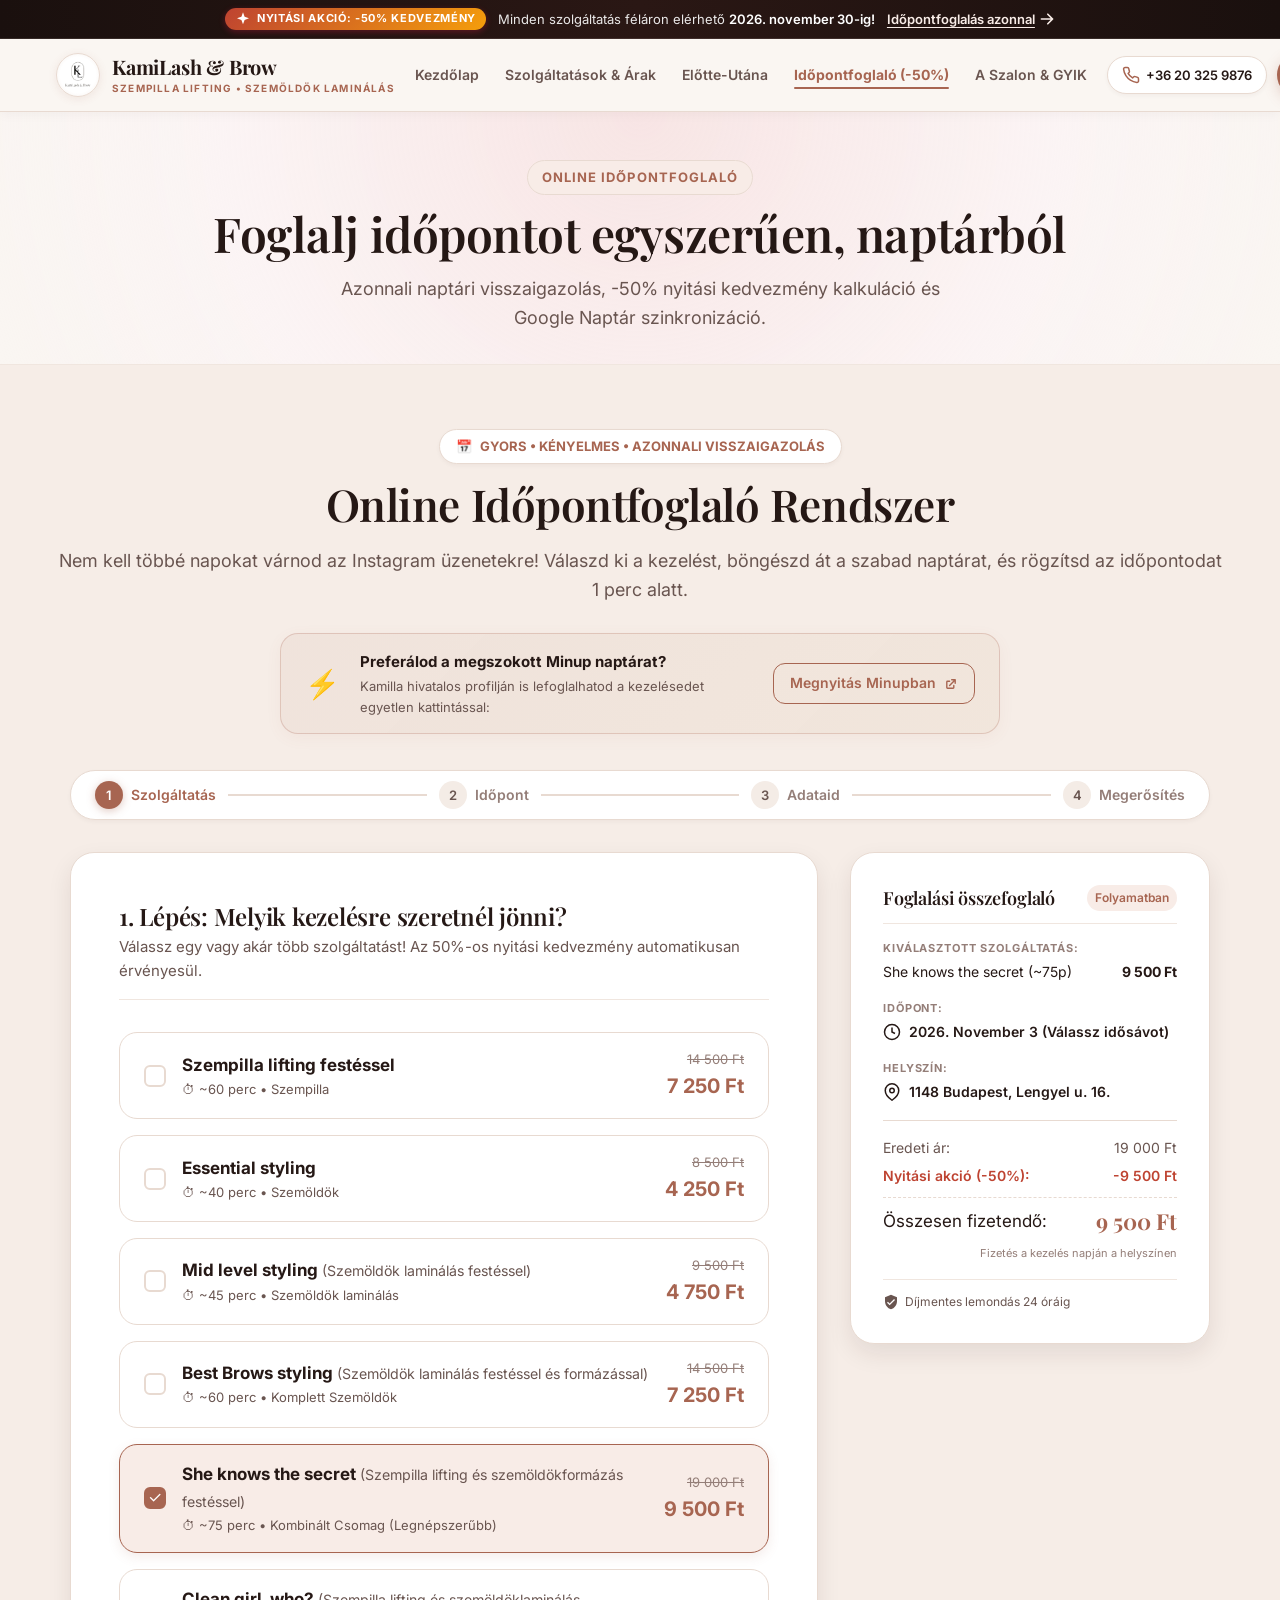
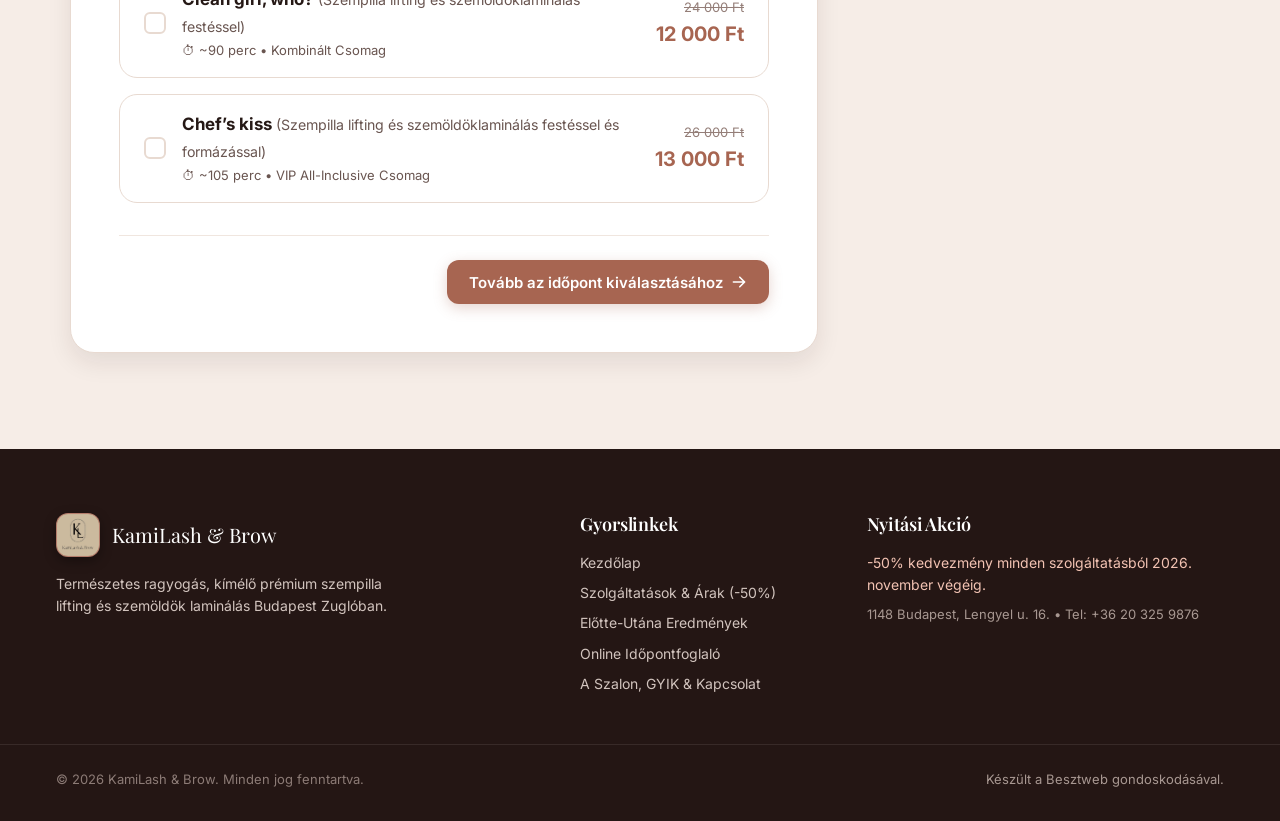
==== commit 562b3c93: "feat: add Minup direct booking option and update Allora salon info" ====
--- a/foglalas.html
+++ b/foglalas.html
@@ -178,6 +178,19 @@
           <p class="section-lead">
             Nem kell többé napokat várnod az Instagram üzenetekre! Válaszd ki a kezelést, böngészd át a szabad naptárat, és rögzítsd az időpontodat 1 perc alatt.
           </p>
+
+          <!-- Minup Hivatalos Alternatíva -->
+          <div class="minup-badge-box">
+            <div class="minup-icon-box">⚡</div>
+            <div class="minup-text-box">
+              <strong>Preferálod a megszokott Minup naptárat?</strong>
+              <span>Kamilla hivatalos profilján is lefoglalhatod a kezelésedet egyetlen kattintással:</span>
+            </div>
+            <a href="https://app.minup.io/book/kamilash-brow" target="_blank" rel="noopener noreferrer" class="btn btn-outline btn-sm minup-direct-btn">
+              <span>Megnyitás Minupban</span>
+              <svg viewBox="0 0 20 20" width="14" height="14" fill="currentColor"><path d="M11 3a1 1 0 100 2h2.586l-6.293 6.293a1 1 0 101.414 1.414L15 6.414V9a1 1 0 102 0V4a1 1 0 00-1-1h-5z"/><path d="M5 5a2 2 0 00-2 2v8a2 2 0 002 2h8a2 2 0 002-2v-3a1 1 0 10-2 0v3H5V7h3a1 1 0 000-2H5z"/></svg>
+            </a>
+          </div>
         </div>
 
         <div class="booking-wizard-wrapper">
@@ -387,8 +400,8 @@
                     <div class="ticket-brand">
                       <img src="assets/images/logo.png" alt="KamiLash & Brow" class="ticket-logo-img" width="42" height="42">
                       <div>
-                        <h4 class="ticket-title">KamiLash & Brow Stúdió</h4>
-                        <span class="ticket-address">1148 Budapest, Lengyel u. 16. (Zugló)</span>
+                        <h4 class="ticket-title">KamiLash & Brow &bull; Pálkovács Kamilla</h4>
+                        <span class="ticket-address">Allora Szépségszalon &bull; 1148 Budapest, Lengyel u. 16.</span>
                       </div>
                     </div>
                     <span class="ticket-badge">-50% AKCIÓ</span>
@@ -481,7 +494,7 @@
                       </div>
                       <div class="detail-box">
                         <span class="detail-label">Helyszín</span>
-                        <strong class="detail-val">1148 Bp., Lengyel u. 16.</strong>
+                        <strong class="detail-val">Allora Szalon (Lengyel u. 16.)</strong>
                       </div>
                     </div>
                   </div>
--- a/styles.css
+++ b/styles.css
@@ -3472,6 +3472,65 @@
   border-radius: 2px;
 }
 
+/* Minup Hivatalos Alternatíva Doboz */
+.minup-badge-box {
+  display: flex;
+  align-items: center;
+  justify-content: space-between;
+  gap: 1.25rem;
+  background: linear-gradient(135deg, rgba(167, 101, 81, 0.07) 0%, rgba(196, 151, 100, 0.08) 100%);
+  border: 1px solid rgba(167, 101, 81, 0.25);
+  border-radius: var(--radius-lg);
+  padding: 1rem 1.5rem;
+  margin: 1.75rem auto 2.25rem;
+  max-width: 720px;
+  text-align: left;
+  box-shadow: 0 4px 16px rgba(167, 101, 81, 0.06);
+}
+
+.minup-icon-box {
+  font-size: 1.75rem;
+  line-height: 1;
+  flex-shrink: 0;
+}
+
+.minup-text-box {
+  flex-grow: 1;
+}
+
+.minup-text-box strong {
+  display: block;
+  font-size: 0.9375rem;
+  color: var(--color-text-main);
+  font-weight: 700;
+  margin-bottom: 2px;
+}
+
+.minup-text-box span {
+  display: block;
+  font-size: 0.8125rem;
+  color: var(--color-text-muted);
+}
+
+.minup-direct-btn {
+  white-space: nowrap;
+  flex-shrink: 0;
+}
+
+@media (max-width: 640px) {
+  .minup-badge-box {
+    flex-direction: column;
+    align-items: stretch;
+    gap: 0.875rem;
+    padding: 1rem;
+    margin: 1.25rem 0 1.75rem;
+  }
+  .minup-direct-btn {
+    width: 100%;
+    justify-content: center;
+  }
+}
+
 /* --------------------------------------------------------------------------
    17. REDUCED MOTION (HOZZÁFÉRHETŐSÉG)
    -------------------------------------------------------------------------- */
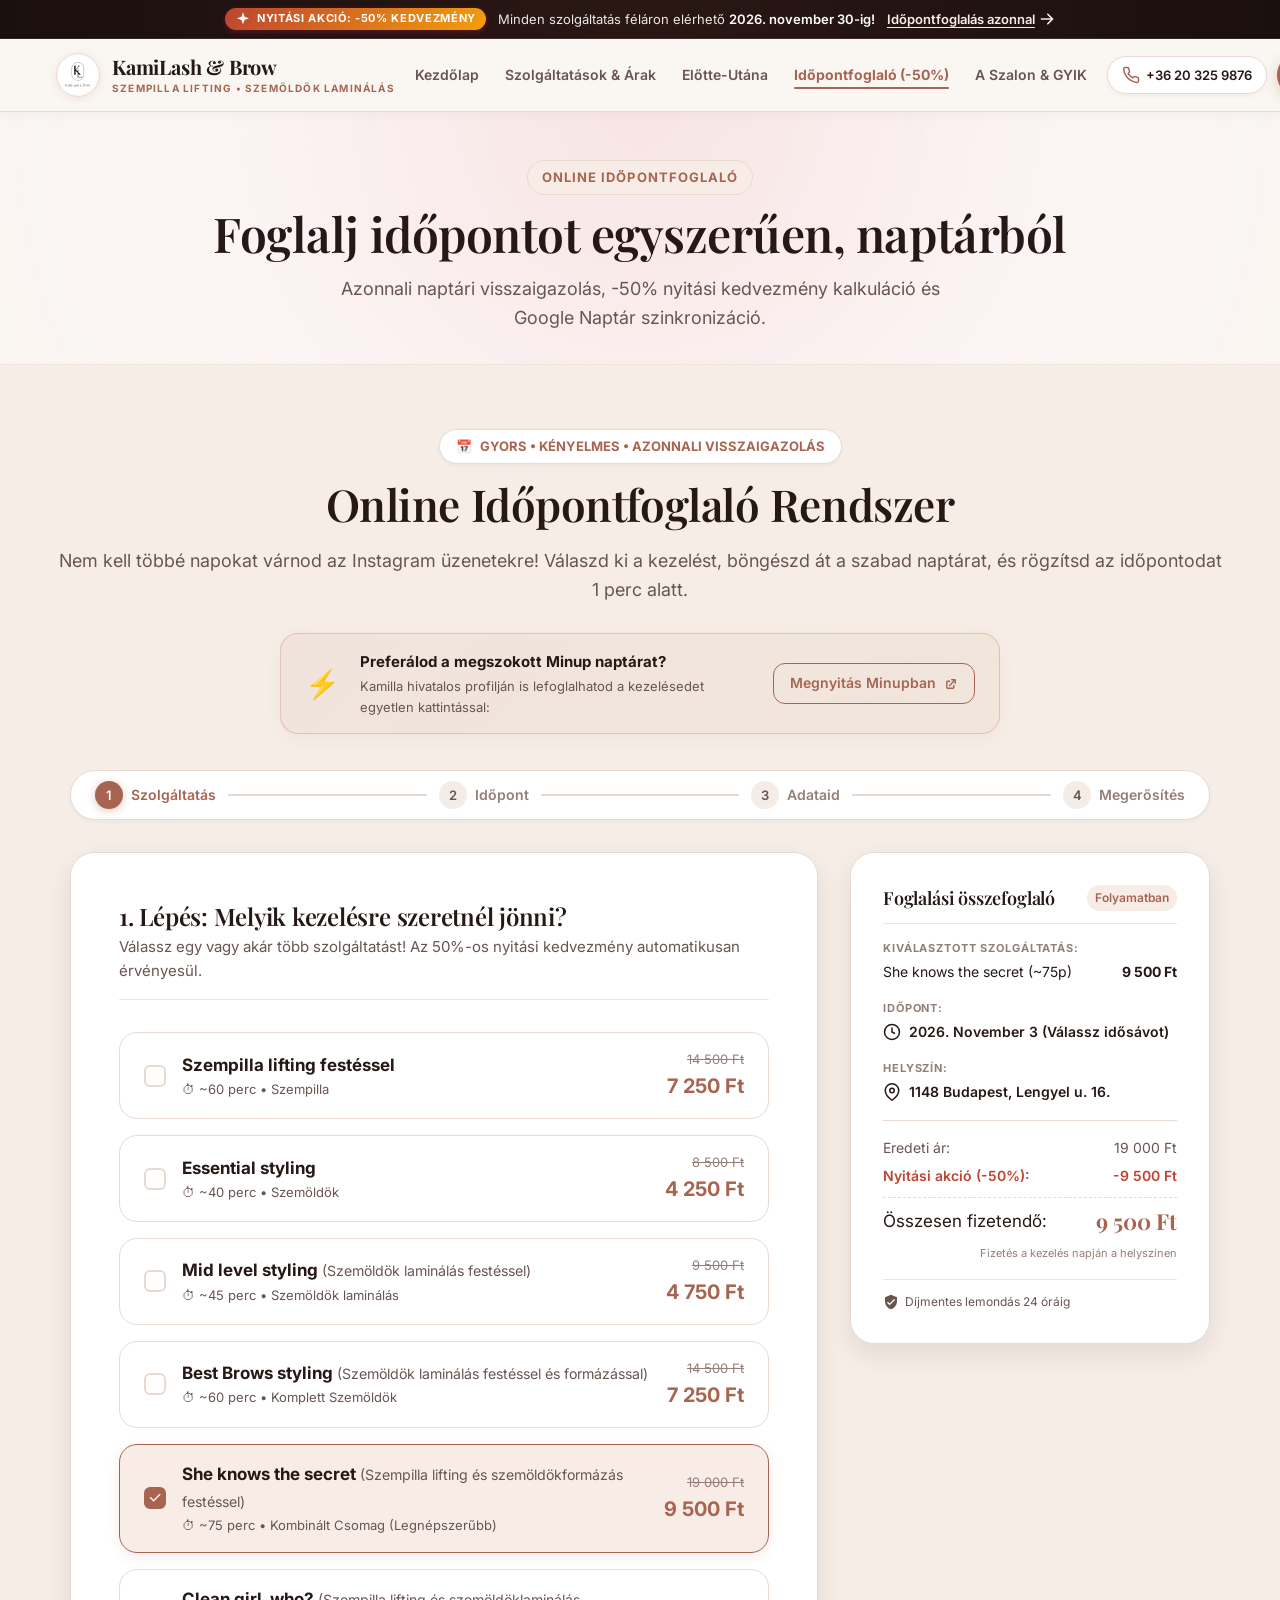
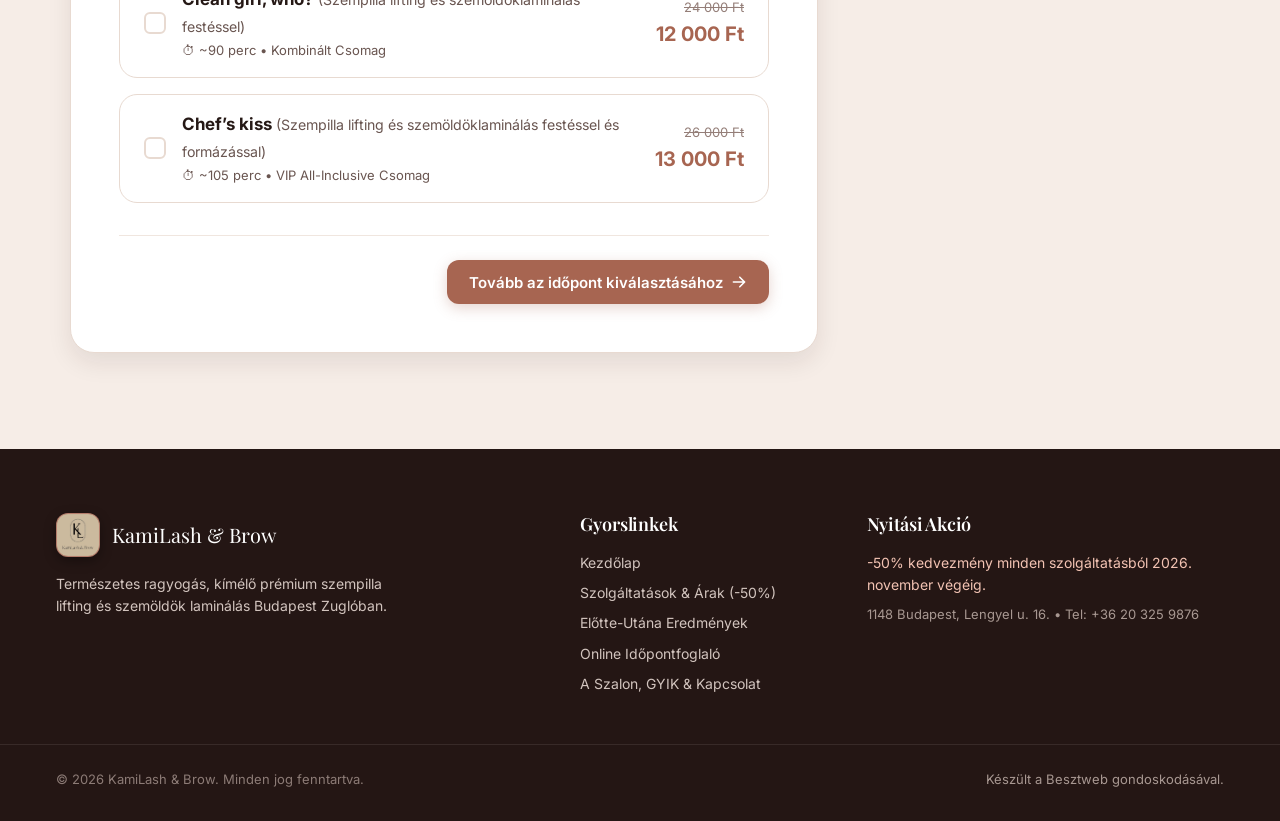
==== commit 3a774cd0: "fix(nav): remove duplicate script tag" ====
--- a/foglalas.html
+++ b/foglalas.html
@@ -659,7 +659,5 @@
   </div>
 
   <script src="main.js"></script>
-
-  <script src="main.js"></script>
 </body>
 </html>
--- a/styles.css
+++ b/styles.css
@@ -377,7 +377,7 @@
 .site-header {
   position: sticky;
   top: 0;
-  z-index: 100;
+  z-index: 1000;
   background-color: rgba(250, 246, 242, 0.96);
   backdrop-filter: blur(14px);
   -webkit-backdrop-filter: blur(14px);
@@ -392,6 +392,8 @@
   justify-content: space-between;
   gap: var(--space-md);
   height: 72px;
+  position: relative;
+  z-index: 102;
 }
 
 .brand-logo {
@@ -559,6 +561,10 @@
   border: 1px solid var(--color-border);
   cursor: pointer;
   flex-shrink: 0;
+  position: relative;
+  z-index: 103;
+  touch-action: manipulation;
+  -webkit-tap-highlight-color: transparent;
 }
 
 .hamburger-bar {
@@ -567,6 +573,7 @@
   background-color: var(--color-text-main);
   border-radius: 2px;
   transition: all var(--transition-normal);
+  pointer-events: none;
 }
 
 .mobile-nav-toggle.open .hamburger-bar:nth-child(1) {
@@ -585,20 +592,38 @@
 .mobile-nav-drawer {
   display: none;
   position: fixed;
-  top: 76px;
+  top: 0;
   left: 0;
   right: 0;
   bottom: 0;
+  width: 100%;
+  height: 100vh;
+  height: 100dvh;
   background: rgba(250, 246, 242, 0.98);
-  backdrop-filter: blur(16px);
-  padding: var(--space-xl) var(--space-md);
-  z-index: 99;
+  backdrop-filter: blur(20px);
+  -webkit-backdrop-filter: blur(20px);
+  padding: calc(88px + env(safe-area-inset-top, 0px)) var(--space-md) calc(32px + env(safe-area-inset-bottom, 0px));
+  z-index: 101;
   overflow-y: auto;
-  border-top: 1px solid var(--color-border);
+  overscroll-behavior: contain;
+  -webkit-overflow-scrolling: touch;
+  border-top: none;
 }
 
 .mobile-nav-drawer.open {
   display: block;
+  animation: mobileNavFadeIn 0.25s ease forwards;
+}
+
+@keyframes mobileNavFadeIn {
+  from {
+    opacity: 0;
+    transform: translateY(-8px);
+  }
+  to {
+    opacity: 1;
+    transform: translateY(0);
+  }
 }
 
 .mobile-nav-list {
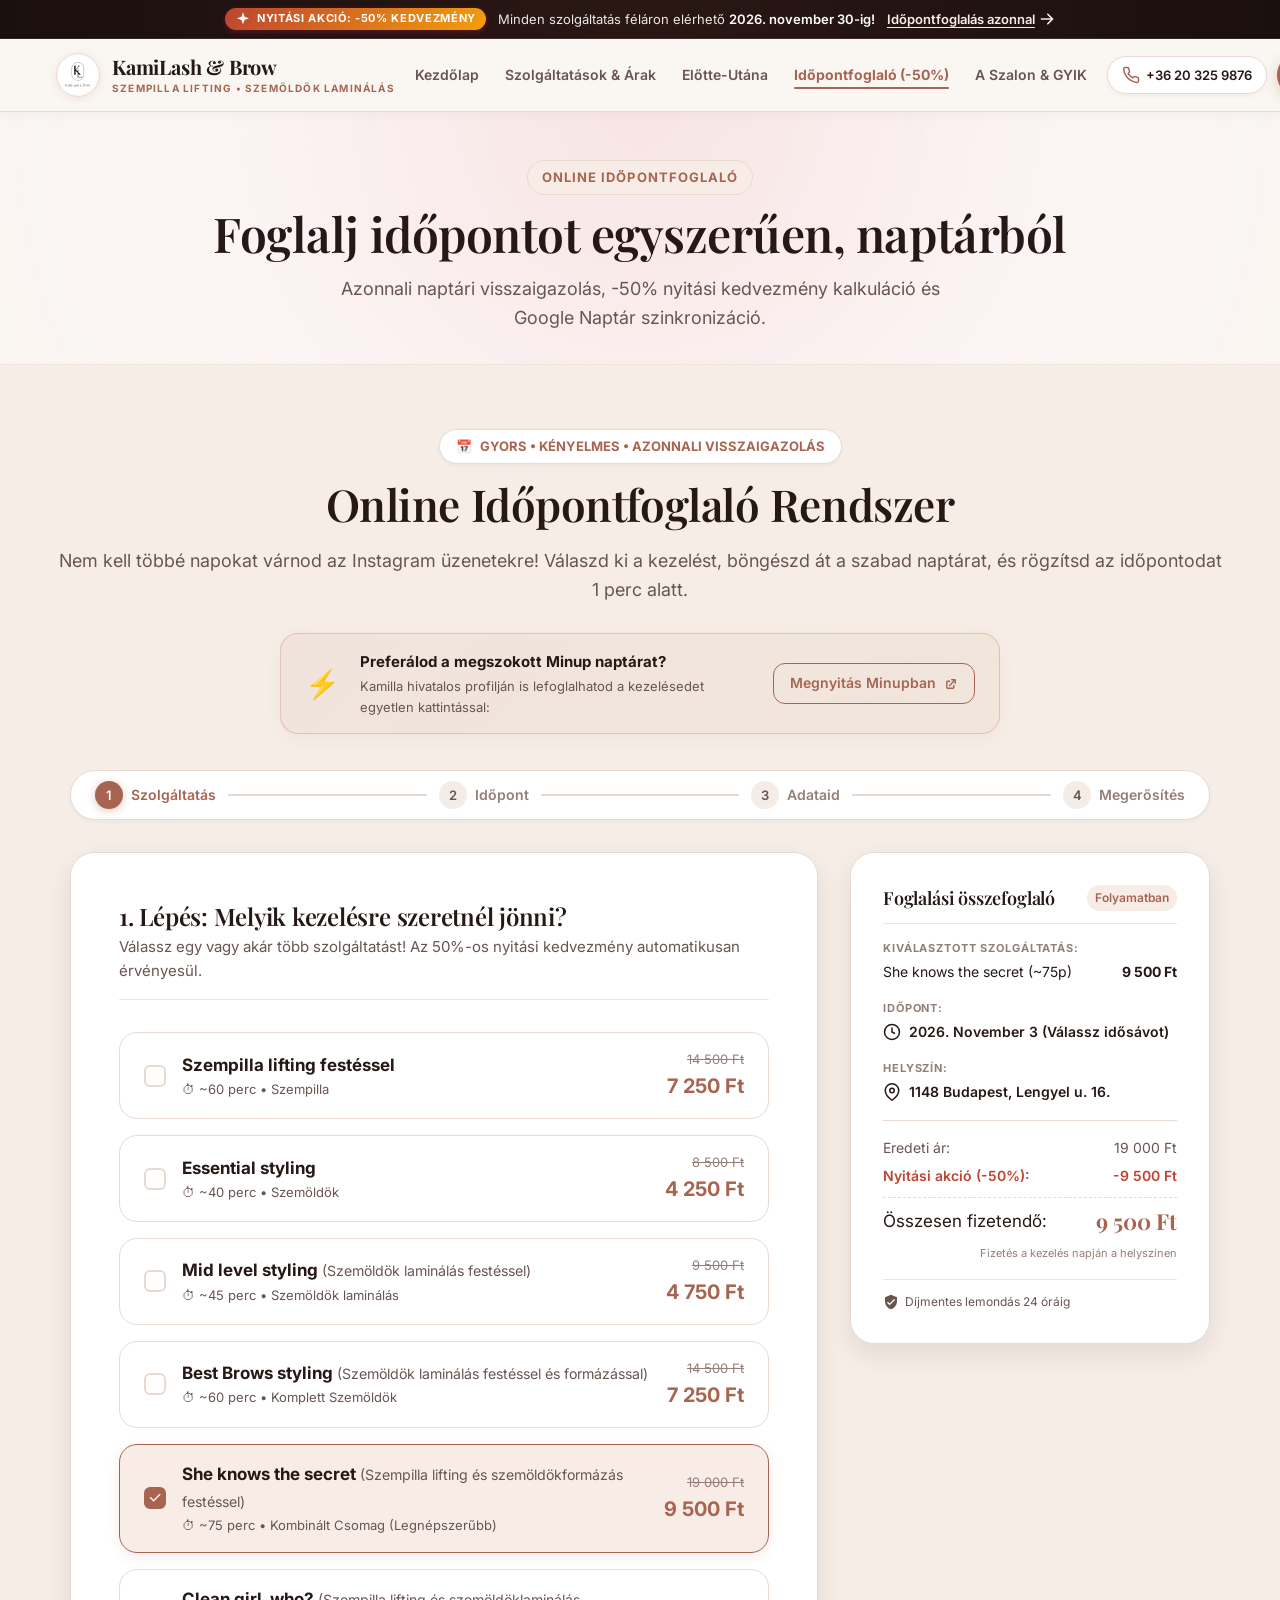
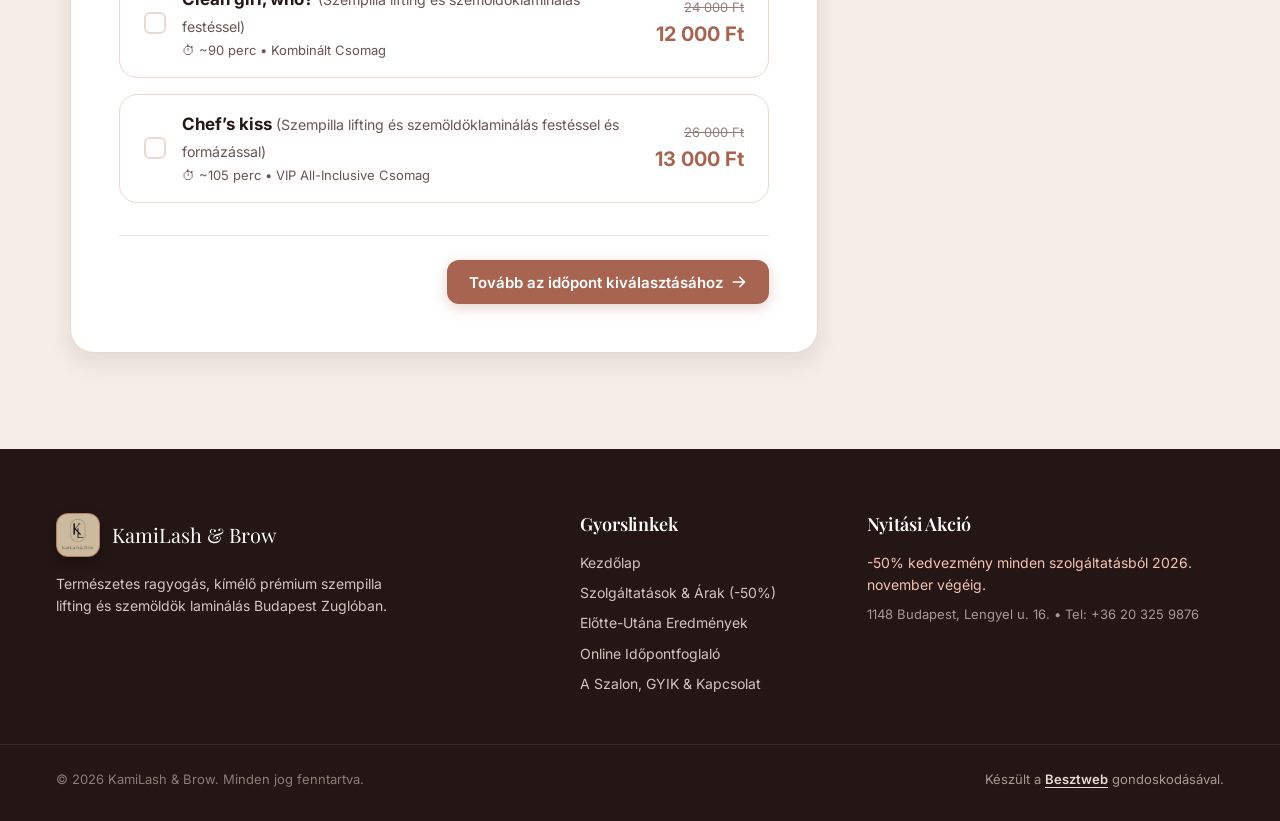
==== commit 60a41970: "feat: link footer Besztweb to beszterczey.com" ====
--- a/foglalas.html
+++ b/foglalas.html
@@ -84,7 +84,7 @@
 <!-- 2. Fejléc & Fő Navigáció -->
   <header class="site-header" id="header">
     <div class="container header-inner">
-      <a href="#" class="brand-logo" aria-label="KamiLash & Brow Kezdőlap">
+      <a href="index.html" class="brand-logo" aria-label="KamiLash & Brow Kezdőlap">
         <div class="logo-badge-frame" aria-hidden="true">
           <img src="assets/images/logo-transparent.png" alt="KamiLash & Brow embléma" class="brand-logo-img" width="48" height="48">
         </div>
@@ -401,7 +401,7 @@
                       <img src="assets/images/logo.png" alt="KamiLash & Brow" class="ticket-logo-img" width="42" height="42">
                       <div>
                         <h4 class="ticket-title">KamiLash & Brow &bull; Pálkovács Kamilla</h4>
-                        <span class="ticket-address">Allora Szépségszalon &bull; 1148 Budapest, Lengyel u. 16.</span>
+                        <span class="ticket-address">1148 Budapest, Lengyel u. 16. (Zugló)</span>
                       </div>
                     </div>
                     <span class="ticket-badge">-50% AKCIÓ</span>
@@ -494,7 +494,7 @@
                       </div>
                       <div class="detail-box">
                         <span class="detail-label">Helyszín</span>
-                        <strong class="detail-val">Allora Szalon (Lengyel u. 16.)</strong>
+                        <strong class="detail-val">1148 Bp., Lengyel u. 16.</strong>
                       </div>
                     </div>
                   </div>
@@ -638,7 +638,7 @@
     <div class="footer-bottom">
       <div class="container bottom-inner">
         <p>&copy; 2026 KamiLash & Brow. Minden jog fenntartva.</p>
-        <p class="created-by">Készült a Besztweb gondoskodásával.</p>
+        <p class="created-by">Készült a <a href="https://beszterczey.com" target="_blank" rel="noopener noreferrer">Besztweb</a> gondoskodásával.</p>
       </div>
     </div>
   </footer>
--- a/styles.css
+++ b/styles.css
@@ -3077,6 +3077,18 @@
   color: #A89892;
 }
 
+.created-by a {
+  color: #E8DAD1;
+  font-weight: 600;
+  text-decoration: underline;
+  text-underline-offset: 3px;
+  transition: color var(--transition-fast);
+}
+
+.created-by a:hover {
+  color: #FFFFFF;
+}
+
 /* --------------------------------------------------------------------------
    15. LEBEGŐ MOBIL SÁV (STICKY MOBILE BOTTOM BAR)
    -------------------------------------------------------------------------- */
